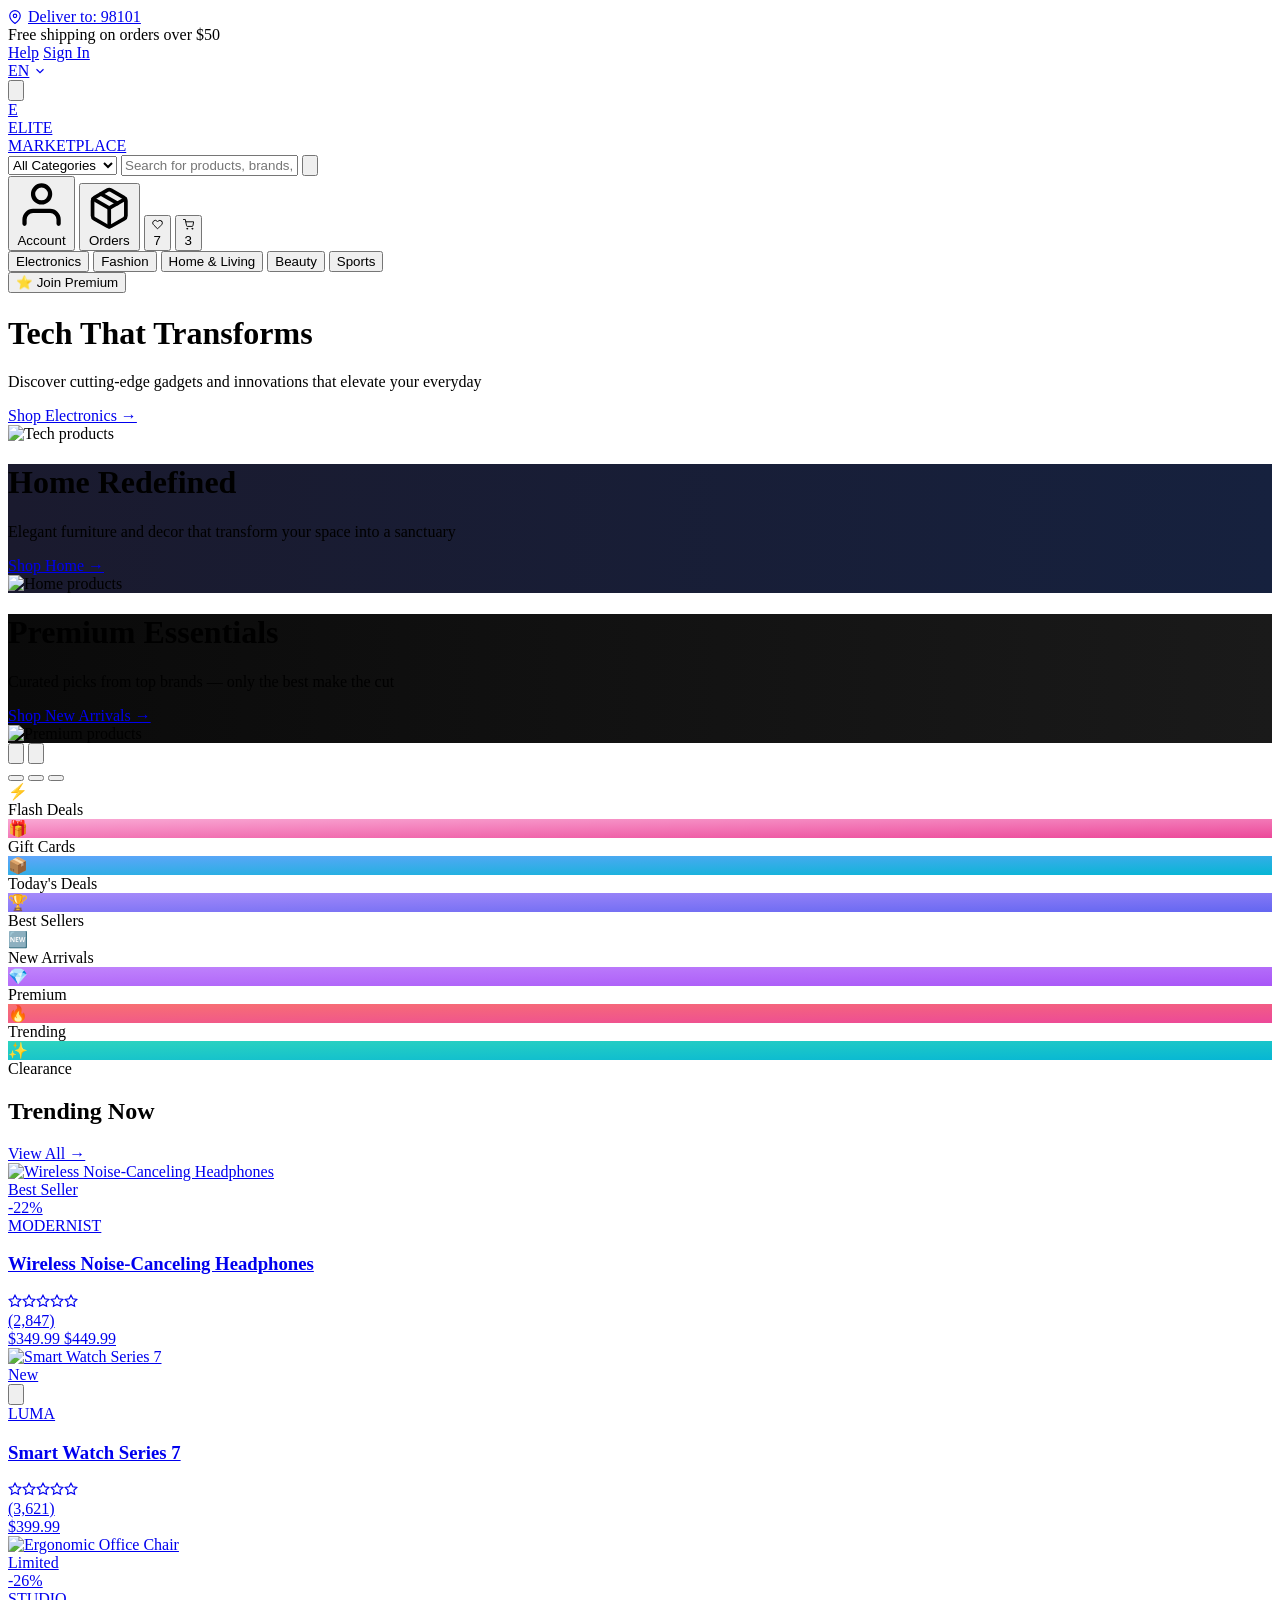
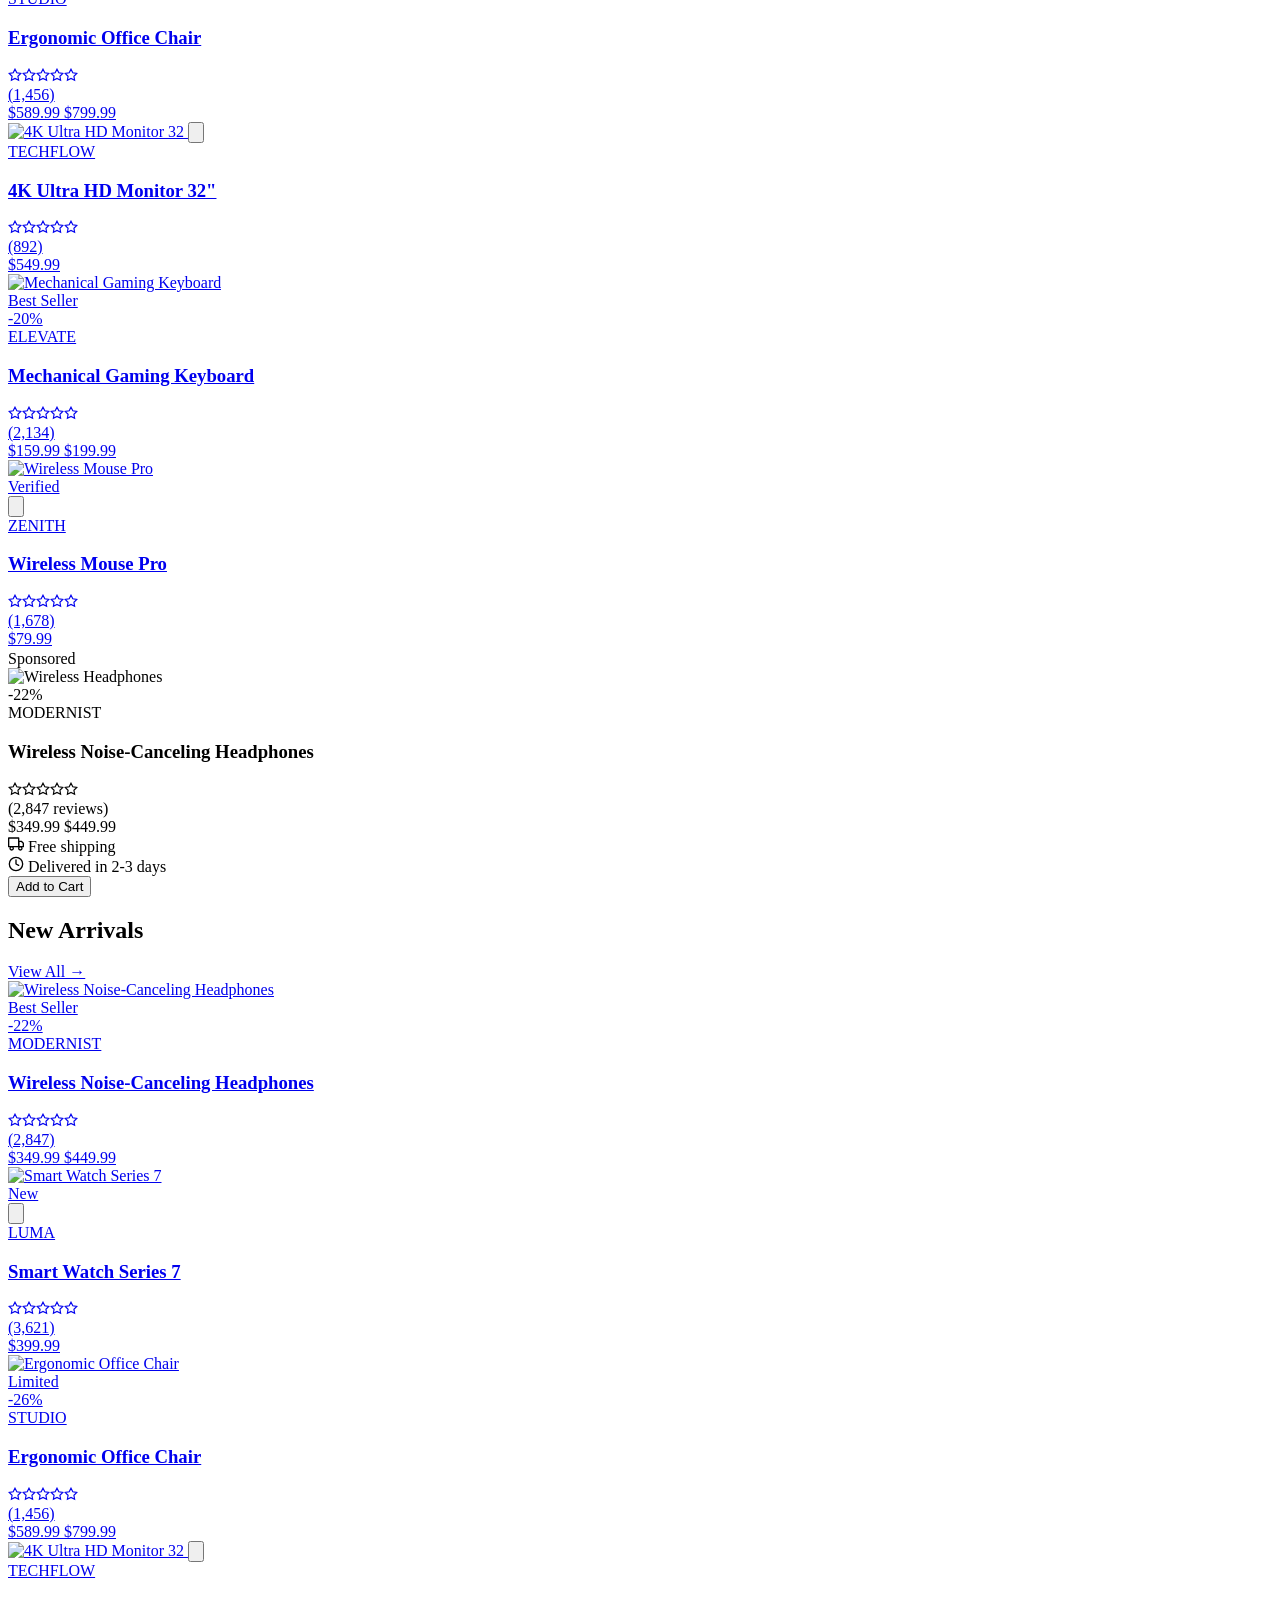
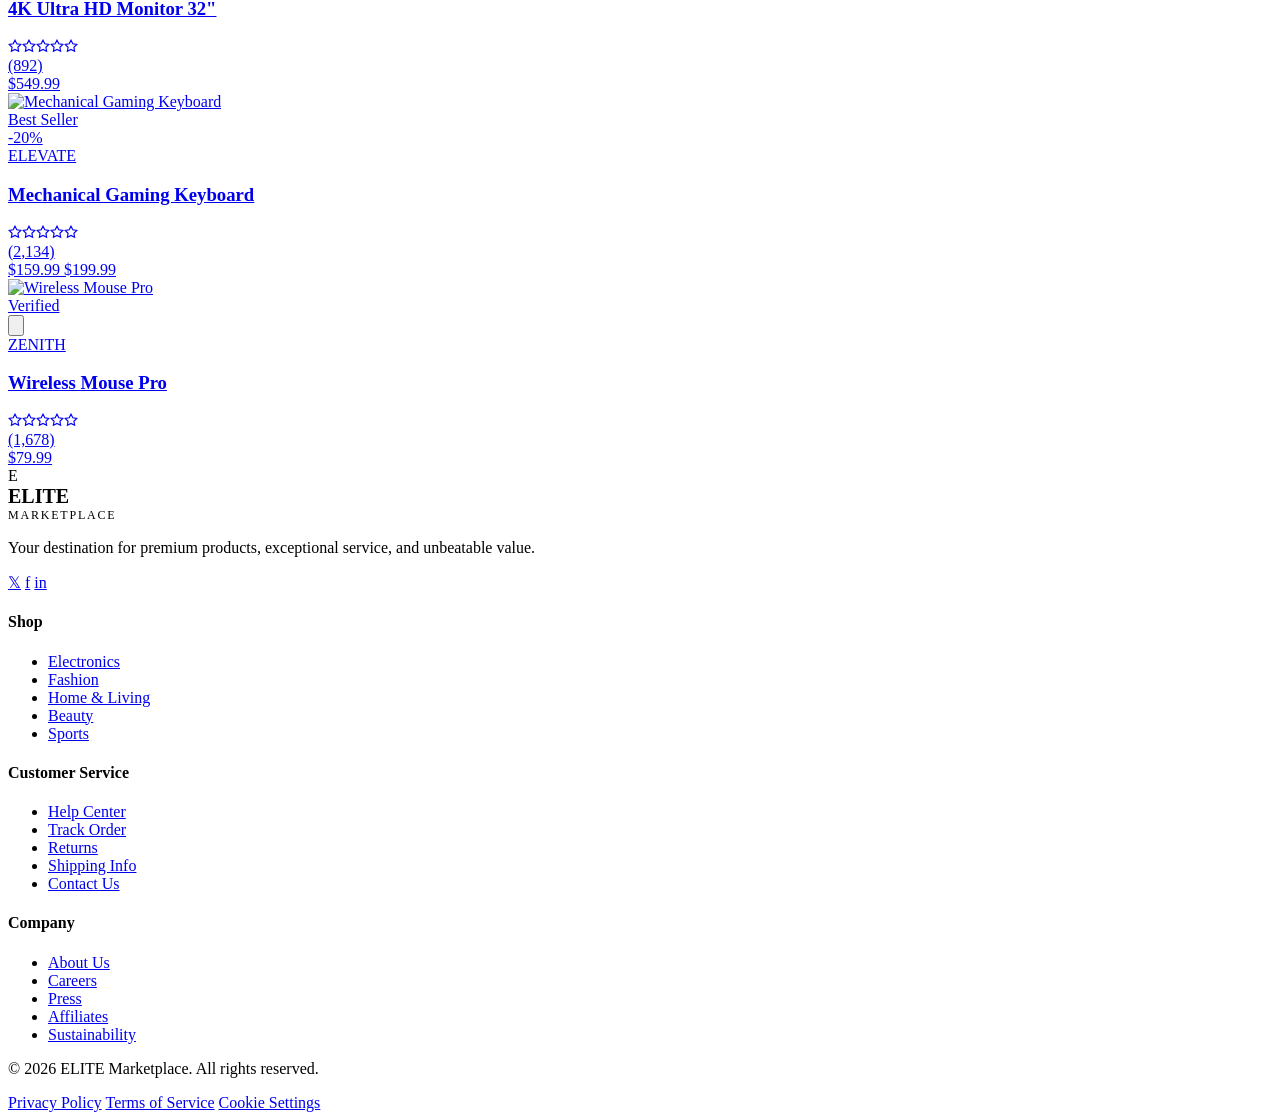
==== e-commerce/index.html @ 5792b22d "update second level" ====
<!DOCTYPE html>
<html lang="en">
<head>
  <meta charset="UTF-8">
  <meta name="viewport" content="width=device-width, initial-scale=1.0">
  <title>ELITE Marketplace — Premium E-commerce</title>
  <link rel="stylesheet" href="styles.css">
</head>
<body>

  <!-- ── Utility Top Bar ────────────────────────────────────── -->
  <div class="utility-bar">
    <div class="container">
      <div class="utility-left">
        <a href="#" style="display:flex;align-items:center;gap:.375rem;">
          <svg width="14" height="14" viewBox="0 0 24 24" fill="none" stroke="currentColor" stroke-width="2" stroke-linecap="round" stroke-linejoin="round"><path d="M21 10c0 7-9 13-9 13s-9-6-9-13a9 9 0 0 1 18 0z"/><circle cx="12" cy="10" r="3"/></svg>
          <span>Deliver to: 98101</span>
        </a>
        <span style="color:var(--slate-300);">Free shipping on orders over $50</span>
      </div>
      <div class="utility-right">
        <a href="#">Help</a>
        <a href="#">Sign In</a>
        <a href="#" style="display:flex;align-items:center;gap:.25rem;">EN
          <svg width="14" height="14" viewBox="0 0 24 24" fill="none" stroke="currentColor" stroke-width="2"><path d="M6 9l6 6 6-6"/></svg>
        </a>
      </div>
    </div>
  </div>

  <!-- ── Main Header ────────────────────────────────────────── -->
  <header class="main-header">
    <div class="container">
      <div class="header-content">
        <button class="mobile-menu-btn" onclick="alert('Mobile menu would open')">
          <svg viewBox="0 0 24 24" fill="none" stroke="currentColor" stroke-width="2" stroke-linecap="round" stroke-linejoin="round"><line x1="3" y1="12" x2="21" y2="12"/><line x1="3" y1="6" x2="21" y2="6"/><line x1="3" y1="18" x2="21" y2="18"/></svg>
        </button>
        <a href="index.html" class="logo">
          <div class="logo-icon">E</div>
          <div class="logo-text">
            <div class="logo-title">ELITE</div>
            <div class="logo-subtitle">MARKETPLACE</div>
          </div>
        </a>
        <div class="search-container">
          <div class="search-bar">
            <select class="search-category">
              <option>All Categories</option>
              <option>Electronics</option>
              <option>Fashion</option>
              <option>Home &amp; Living</option>
              <option>Beauty</option>
              <option>Sports</option>
            </select>
            <input type="text" class="search-input" placeholder="Search for products, brands, and more...">
            <button class="search-button">
              <svg viewBox="0 0 24 24" fill="none" stroke="currentColor" stroke-width="2" stroke-linecap="round" stroke-linejoin="round"><circle cx="11" cy="11" r="8"/><path d="m21 21-4.35-4.35"/></svg>
            </button>
          </div>
        </div>
        <div class="header-actions">
          <button class="header-btn">
            <svg viewBox="0 0 24 24" fill="none" stroke="currentColor" stroke-width="2" stroke-linecap="round" stroke-linejoin="round"><path d="M20 21v-2a4 4 0 0 0-4-4H8a4 4 0 0 0-4 4v2"/><circle cx="12" cy="7" r="4"/></svg>
            <span class="header-btn-label">Account</span>
          </button>
          <button class="header-btn">
            <svg viewBox="0 0 24 24" fill="none" stroke="currentColor" stroke-width="2" stroke-linecap="round" stroke-linejoin="round"><path d="m7.5 4.27 9 5.15"/><path d="M21 8a2 2 0 0 0-1-1.73l-7-4a2 2 0 0 0-2 0l-7 4A2 2 0 0 0 3 8v8a2 2 0 0 0 1 1.73l7 4a2 2 0 0 0 2 0l7-4A2 2 0 0 0 21 16Z"/><path d="m3.3 7 8.7 5 8.7-5"/><path d="M12 22V12"/></svg>
            <span class="header-btn-label">Orders</span>
          </button>
          <button class="header-btn">
            <svg viewBox="0 0 24 24" fill="none" stroke="currentColor" stroke-width="2" stroke-linecap="round" stroke-linejoin="round"><path d="M20.84 4.61a5.5 5.5 0 0 0-7.78 0L12 5.67l-1.06-1.06a5.5 5.5 0 0 0-7.78 7.78l1.06 1.06L12 21.23l7.78-7.78 1.06-1.06a5.5 5.5 0 0 0 0-7.78z"/></svg>
            <span class="badge badge-red">7</span>
          </button>
          <button class="header-btn">
            <svg viewBox="0 0 24 24" fill="none" stroke="currentColor" stroke-width="2" stroke-linecap="round" stroke-linejoin="round"><circle cx="9" cy="21" r="1"/><circle cx="20" cy="21" r="1"/><path d="M1 1h4l2.68 13.39a2 2 0 0 0 2 1.61h9.72a2 2 0 0 0 2-1.61L23 6H6"/></svg>
            <span class="badge">3</span>
          </button>
        </div>
      </div>
    </div>
  </header>

  <!-- ── Category Navigation ────────────────────────────────── -->
  <nav class="category-nav">
    <div class="container">
      <div class="category-menu">
        <button class="category-item">Electronics</button>
        <button class="category-item">Fashion</button>
        <button class="category-item">Home &amp; Living</button>
        <button class="category-item">Beauty</button>
        <button class="category-item">Sports</button>
      </div>
      <button class="premium-btn">⭐ Join Premium</button>
    </div>
  </nav>

  <!-- ── Search / category filter banner (shown when ?search= or ?cat=) ── -->
  <div class="search-results-banner" id="filter-banner" style="display:none;">
    <div class="container">
      <h2 id="filter-title"></h2>
      <button class="clear-filter" onclick="window.location.href='index.html'">✕ Clear</button>
    </div>
  </div>

  <!-- ── Hero Carousel ──────────────────────────────────────── -->
  <div class="hero-carousel" id="hero-section">
    <div class="hero-slide active">
      <div style="background:linear-gradient(to right,var(--slate-900),var(--slate-700));">
        <div class="container">
          <div class="hero-split">
            <div class="hero-content">
              <h1 class="hero-title">Tech That Transforms</h1>
              <p class="hero-subtitle">Discover cutting-edge gadgets and innovations that elevate your everyday</p>
              <a href="index.html?cat=Electronics" class="hero-cta">Shop Electronics →</a>
            </div>
            <div class="hero-image">
              <img src="https://images.unsplash.com/photo-1468495244123-6c6c332eeece?w=1200&h=800&fit=crop" alt="Tech products">
            </div>
          </div>
        </div>
      </div>
    </div>
    <div class="hero-slide">
      <div style="background:linear-gradient(to right,#1a1a2e,#16213e);">
        <div class="container">
          <div class="hero-split">
            <div class="hero-content">
              <h1 class="hero-title">Home Redefined</h1>
              <p class="hero-subtitle">Elegant furniture and decor that transform your space into a sanctuary</p>
              <a href="index.html?cat=Home%20%26%20Living" class="hero-cta">Shop Home →</a>
            </div>
            <div class="hero-image">
              <img src="https://images.unsplash.com/photo-1505843513577-22bb7d21e455?w=1200&h=800&fit=crop" alt="Home products">
            </div>
          </div>
        </div>
      </div>
    </div>
    <div class="hero-slide">
      <div style="background:linear-gradient(to right,#0a0a0a,#1a1a1a);">
        <div class="container">
          <div class="hero-split">
            <div class="hero-content">
              <h1 class="hero-title">Premium Essentials</h1>
              <p class="hero-subtitle">Curated picks from top brands — only the best make the cut</p>
              <a href="#new-arrivals" class="hero-cta">Shop New Arrivals →</a>
            </div>
            <div class="hero-image">
              <img src="https://images.unsplash.com/photo-1523275335684-37898b6baf30?w=1200&h=800&fit=crop" alt="Premium products">
            </div>
          </div>
        </div>
      </div>
    </div>
    <button class="carousel-control prev" onclick="changeSlide(-1)">
      <svg viewBox="0 0 24 24" fill="none" stroke="currentColor" stroke-width="2" stroke-linecap="round" stroke-linejoin="round"><path d="m15 18-6-6 6-6"/></svg>
    </button>
    <button class="carousel-control next" onclick="changeSlide(1)">
      <svg viewBox="0 0 24 24" fill="none" stroke="currentColor" stroke-width="2" stroke-linecap="round" stroke-linejoin="round"><path d="m9 18 6-6-6-6"/></svg>
    </button>
    <div class="carousel-dots">
      <button class="carousel-dot active" onclick="goToSlide(0)"></button>
      <button class="carousel-dot" onclick="goToSlide(1)"></button>
      <button class="carousel-dot" onclick="goToSlide(2)"></button>
    </div>
  </div>

  <!-- ── Promo Tiles ────────────────────────────────────────── -->
  <div class="promo-tiles" id="promo-section">
    <div class="container">
      <div class="promo-scroll">
        <div class="promo-tile"><div class="promo-icon" style="background:linear-gradient(to bottom right,var(--amber-400),var(--orange-500));">⚡</div><div class="promo-label">Flash Deals</div></div>
        <div class="promo-tile"><div class="promo-icon" style="background:linear-gradient(to bottom right,#f9a8d4,#ec4899);">🎁</div><div class="promo-label">Gift Cards</div></div>
        <div class="promo-tile"><div class="promo-icon" style="background:linear-gradient(to bottom right,#60a5fa,#06b6d4);">📦</div><div class="promo-label">Today's Deals</div></div>
        <div class="promo-tile"><div class="promo-icon" style="background:linear-gradient(to bottom right,#a78bfa,#6366f1);">🏆</div><div class="promo-label">Best Sellers</div></div>
        <div class="promo-tile"><div class="promo-icon" style="background:linear-gradient(to bottom right,var(--green-400),var(--emerald-500));">🆕</div><div class="promo-label">New Arrivals</div></div>
        <div class="promo-tile"><div class="promo-icon" style="background:linear-gradient(to bottom right,#c084fc,#a855f7);">💎</div><div class="promo-label">Premium</div></div>
        <div class="promo-tile"><div class="promo-icon" style="background:linear-gradient(to bottom right,#f87171,#ec4899);">🔥</div><div class="promo-label">Trending</div></div>
        <div class="promo-tile"><div class="promo-icon" style="background:linear-gradient(to bottom right,#2dd4bf,#06b6d4);">✨</div><div class="promo-label">Clearance</div></div>
      </div>
    </div>
  </div>

  <!-- ── Trending Now (carousel) ────────────────────────────── -->
  <div class="product-carousel" id="trending-section">
    <div class="container">
      <div class="section-header">
        <h2 class="section-title">Trending Now</h2>
        <a href="#" class="view-all">View All →</a>
      </div>
      <div class="product-scroll" id="trending-scroll"></div>
    </div>
  </div>

  <!-- ── Sponsored Highlight ────────────────────────────────── -->
  <div class="sponsored-highlight" id="sponsored-section">
    <div class="container">
      <a href="product.html?id=1" style="text-decoration:none;color:inherit;">
        <div class="sponsored-card">
          <div class="sponsored-label">
            <span class="sponsored-text">Sponsored</span>
            <svg width="16" height="16" viewBox="0 0 24 24" fill="none" stroke="var(--slate-400)" stroke-width="2" stroke-linecap="round" stroke-linejoin="round"><path d="M12 22s8-4 8-10V5l-8-3-8 3v7c0 6 8 10 8 10z"/></svg>
          </div>
          <div class="sponsored-content">
            <div class="sponsored-image">
              <img src="https://images.unsplash.com/photo-1505740420928-5e560c06d30e?w=600&h=600&fit=crop" alt="Wireless Headphones">
              <div class="product-discount">-22%</div>
            </div>
            <div class="sponsored-details">
              <div>
                <div class="sponsored-brand">MODERNIST</div>
                <h3 class="sponsored-title">Wireless Noise-Canceling Headphones</h3>
                <div class="sponsored-rating">
                  <div class="stars" id="sponsored-stars"></div>
                  <span>(2,847 reviews)</span>
                </div>
              </div>
              <div>
                <div class="sponsored-price">
                  <span class="sponsored-current-price">$349.99</span>
                  <span class="sponsored-original-price">$449.99</span>
                </div>
                <div class="shipping-info">
                  <svg width="16" height="16" viewBox="0 0 24 24" fill="none" stroke="currentColor" stroke-width="2" stroke-linecap="round" stroke-linejoin="round"><rect x="1" y="3" width="15" height="13"/><polygon points="16 8 20 8 23 11 23 16 16 16 16 8"/><circle cx="5.5" cy="18.5" r="2.5"/><circle cx="18.5" cy="18.5" r="2.5"/></svg>
                  Free shipping
                </div>
                <div class="delivery-info">
                  <svg width="16" height="16" viewBox="0 0 24 24" fill="none" stroke="currentColor" stroke-width="2" stroke-linecap="round" stroke-linejoin="round"><circle cx="12" cy="12" r="10"/><polyline points="12 6 12 12 16 14"/></svg>
                  Delivered in 2-3 days
                </div>
              </div>
              <button class="add-to-cart-btn" onclick="event.preventDefault();alert('Added to cart!')">Add to Cart</button>
            </div>
          </div>
        </div>
      </a>
    </div>
  </div>

  <!-- ── New Arrivals (grid) ────────────────────────────────── -->
  <div class="product-grid" id="new-arrivals">
    <div class="container">
      <div class="section-header">
        <h2 class="section-title">New Arrivals</h2>
        <a href="#" class="view-all">View All →</a>
      </div>
      <div class="product-grid-container" id="new-arrivals-grid"></div>
    </div>
  </div>

  <!-- ── Footer ─────────────────────────────────────────────── -->
  <footer>
    <div class="container">
      <div class="footer-grid">
        <div>
          <div class="footer-brand">
            <div class="footer-logo">E</div>
            <div>
              <div style="font-weight:bold;font-size:1.25rem;">ELITE</div>
              <div style="font-size:.75rem;color:var(--slate-400);letter-spacing:.15em;">MARKETPLACE</div>
            </div>
          </div>
          <p class="footer-description">Your destination for premium products, exceptional service, and unbeatable value.</p>
          <div class="footer-social">
            <a href="#" class="social-link">𝕏</a>
            <a href="#" class="social-link">f</a>
            <a href="#" class="social-link">in</a>
          </div>
        </div>
        <div>
          <h4 class="footer-heading">Shop</h4>
          <ul class="footer-links">
            <li><a href="index.html?cat=Electronics">Electronics</a></li>
            <li><a href="index.html?cat=Fashion">Fashion</a></li>
            <li><a href="index.html?cat=Home%20%26%20Living">Home &amp; Living</a></li>
            <li><a href="index.html?cat=Beauty">Beauty</a></li>
            <li><a href="index.html?cat=Sports">Sports</a></li>
          </ul>
        </div>
        <div>
          <h4 class="footer-heading">Customer Service</h4>
          <ul class="footer-links">
            <li><a href="#">Help Center</a></li>
            <li><a href="#">Track Order</a></li>
            <li><a href="#">Returns</a></li>
            <li><a href="#">Shipping Info</a></li>
            <li><a href="#">Contact Us</a></li>
          </ul>
        </div>
        <div>
          <h4 class="footer-heading">Company</h4>
          <ul class="footer-links">
            <li><a href="#">About Us</a></li>
            <li><a href="#">Careers</a></li>
            <li><a href="#">Press</a></li>
            <li><a href="#">Affiliates</a></li>
            <li><a href="#">Sustainability</a></li>
          </ul>
        </div>
      </div>
      <div class="footer-bottom">
        <p class="footer-copyright">© 2026 ELITE Marketplace. All rights reserved.</p>
        <div class="footer-legal">
          <a href="#">Privacy Policy</a>
          <a href="#">Terms of Service</a>
          <a href="#">Cookie Settings</a>
        </div>
      </div>
    </div>
  </footer>

  <!-- ── Scripts ────────────────────────────────────────────── -->
  <script src="data.js"></script>
  <script src="app.js"></script>
  <script>
    /* ── Homepage initialisation ─────────────────────────── */
    (function () {
      const params = getQueryParams();

      // Determine if we're in a filtered state
      let filtered = null;
      let filterLabel = '';

      if (params.cat) {
        filterLabel = `Category: ${params.cat}`;
        filtered = products.filter(p => p.category === params.cat);
      } else if (params.search) {
        const q = params.search.toLowerCase();
        filterLabel = `Search results for "${params.search}"`;
        filtered = products.filter(p =>
          p.name.toLowerCase().includes(q) ||
          p.brand.toLowerCase().includes(q) ||
          (p.category && p.category.toLowerCase().includes(q))
        );
      }

      if (filtered !== null) {
        // Show filter banner, hide hero + promos, show filtered grid only
        document.getElementById('filter-banner').style.display = '';
        document.getElementById('filter-title').textContent = filterLabel;
        document.getElementById('hero-section').style.display = 'none';
        document.getElementById('promo-section').style.display = 'none';
        document.getElementById('trending-section').style.display = 'none';
        document.getElementById('sponsored-section').style.display = 'none';

        // Highlight active category button
        if (params.cat) {
          document.querySelectorAll('.category-item').forEach(b => {
            if (b.textContent.trim() === params.cat) b.classList.add('active');
          });
        }

        // Populate search input with query
        if (params.search) {
          const inp = document.querySelector('.search-input');
          if (inp) inp.value = params.search;
        }

        // Render grid
        const grid = document.getElementById('new-arrivals-grid');
        document.querySelector('#new-arrivals .section-title').textContent =
          filtered.length ? filterLabel : 'No products found';
        document.querySelector('#new-arrivals .view-all').style.display = 'none';
        grid.innerHTML = filtered.length
          ? filtered.map(p => createProductCard(p, true)).join('')
          : '<p style="grid-column:1/-1;text-align:center;padding:3rem 0;color:var(--slate-500);">Try a different search or category.</p>';
      } else {
        // Normal homepage — render all sections
        document.getElementById('trending-scroll').innerHTML = products.map(p => createProductCard(p)).join('');
        document.getElementById('new-arrivals-grid').innerHTML = products.map(p => createProductCard(p, true)).join('');
      }

      // Sponsored stars
      const ss = document.getElementById('sponsored-stars');
      if (ss) ss.innerHTML = renderStars(4.8);

      initShared();

      // Auto-advance carousel every 6 s
      setInterval(() => changeSlide(1), 6000);
    })();

    /** Jump to specific slide (for dot buttons) */
    function goToSlide(idx) {
      const slides = document.querySelectorAll('.hero-slide');
      const dots   = document.querySelectorAll('.carousel-dot');
      slides[currentSlide]?.classList.remove('active');
      dots[currentSlide]?.classList.remove('active');
      currentSlide = idx;
      slides[currentSlide]?.classList.add('active');
      dots[currentSlide]?.classList.add('active');
    }
  </script>
</body>
</html>
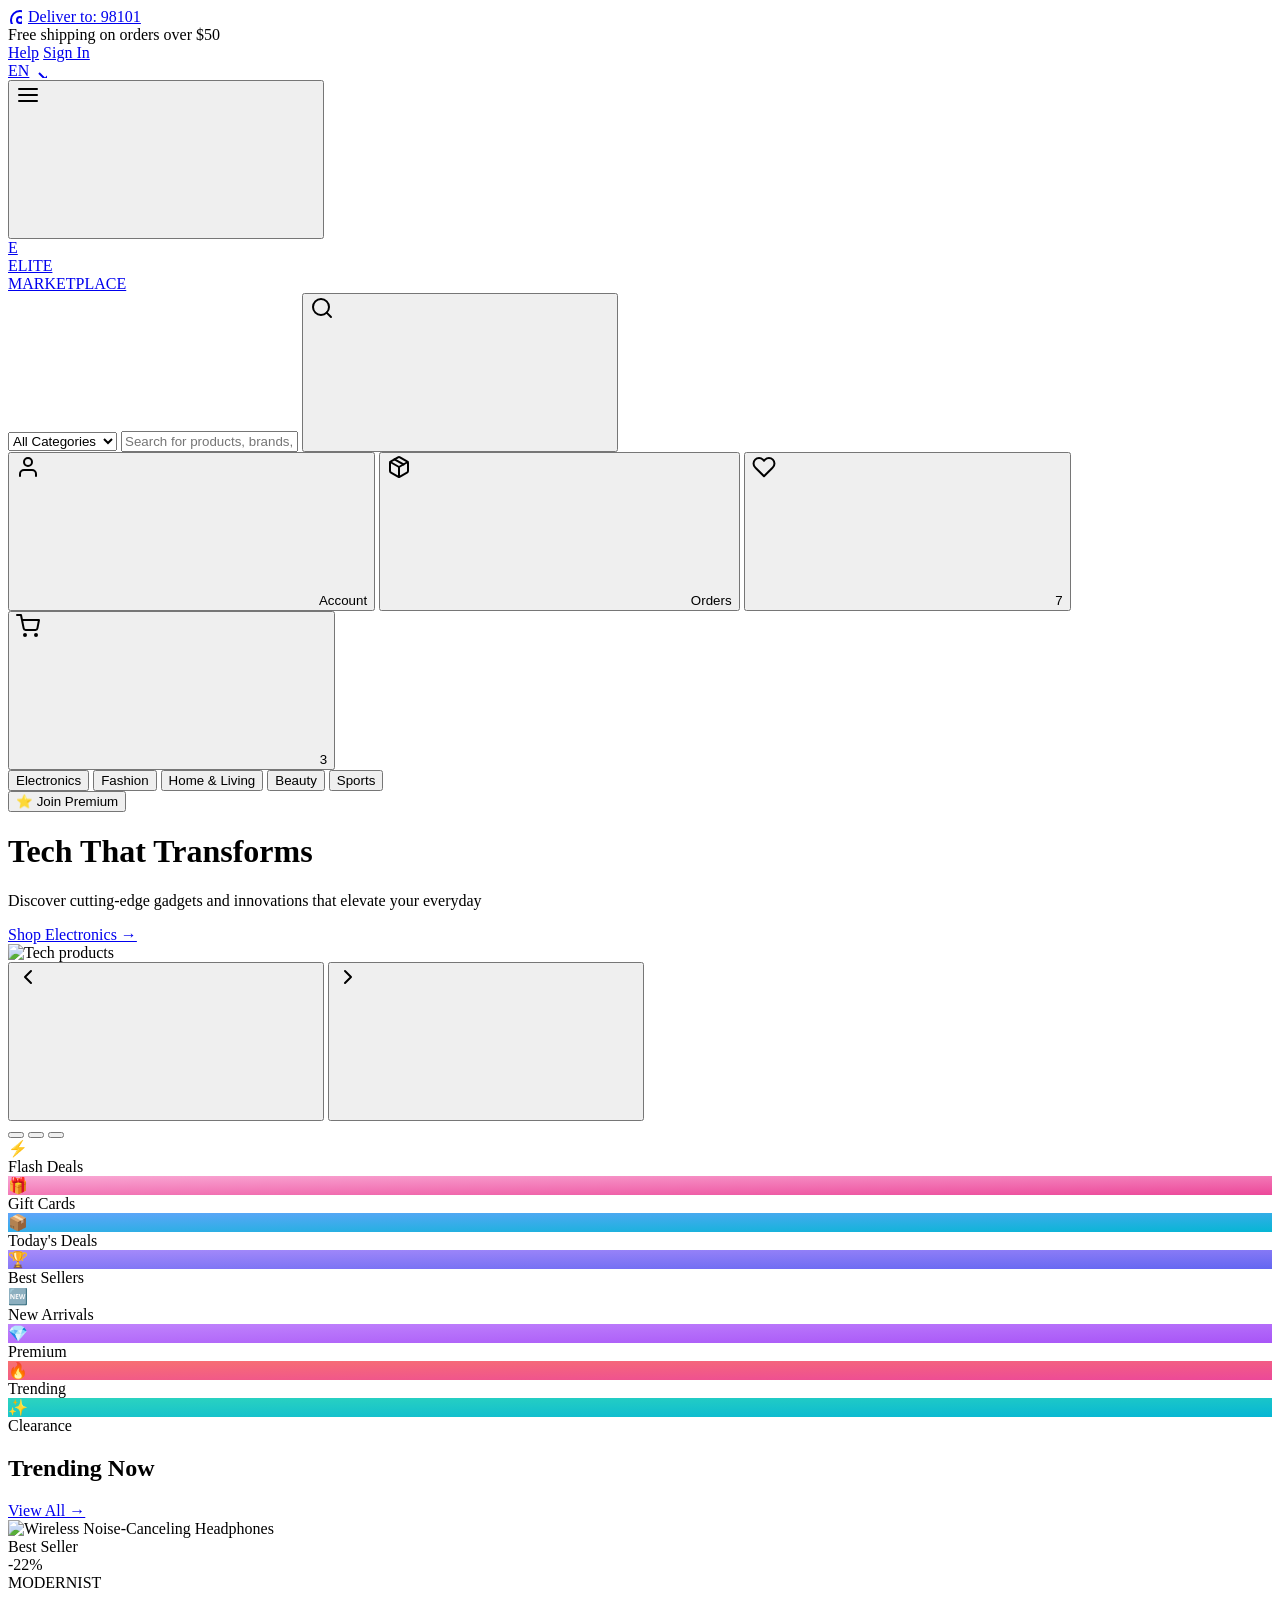
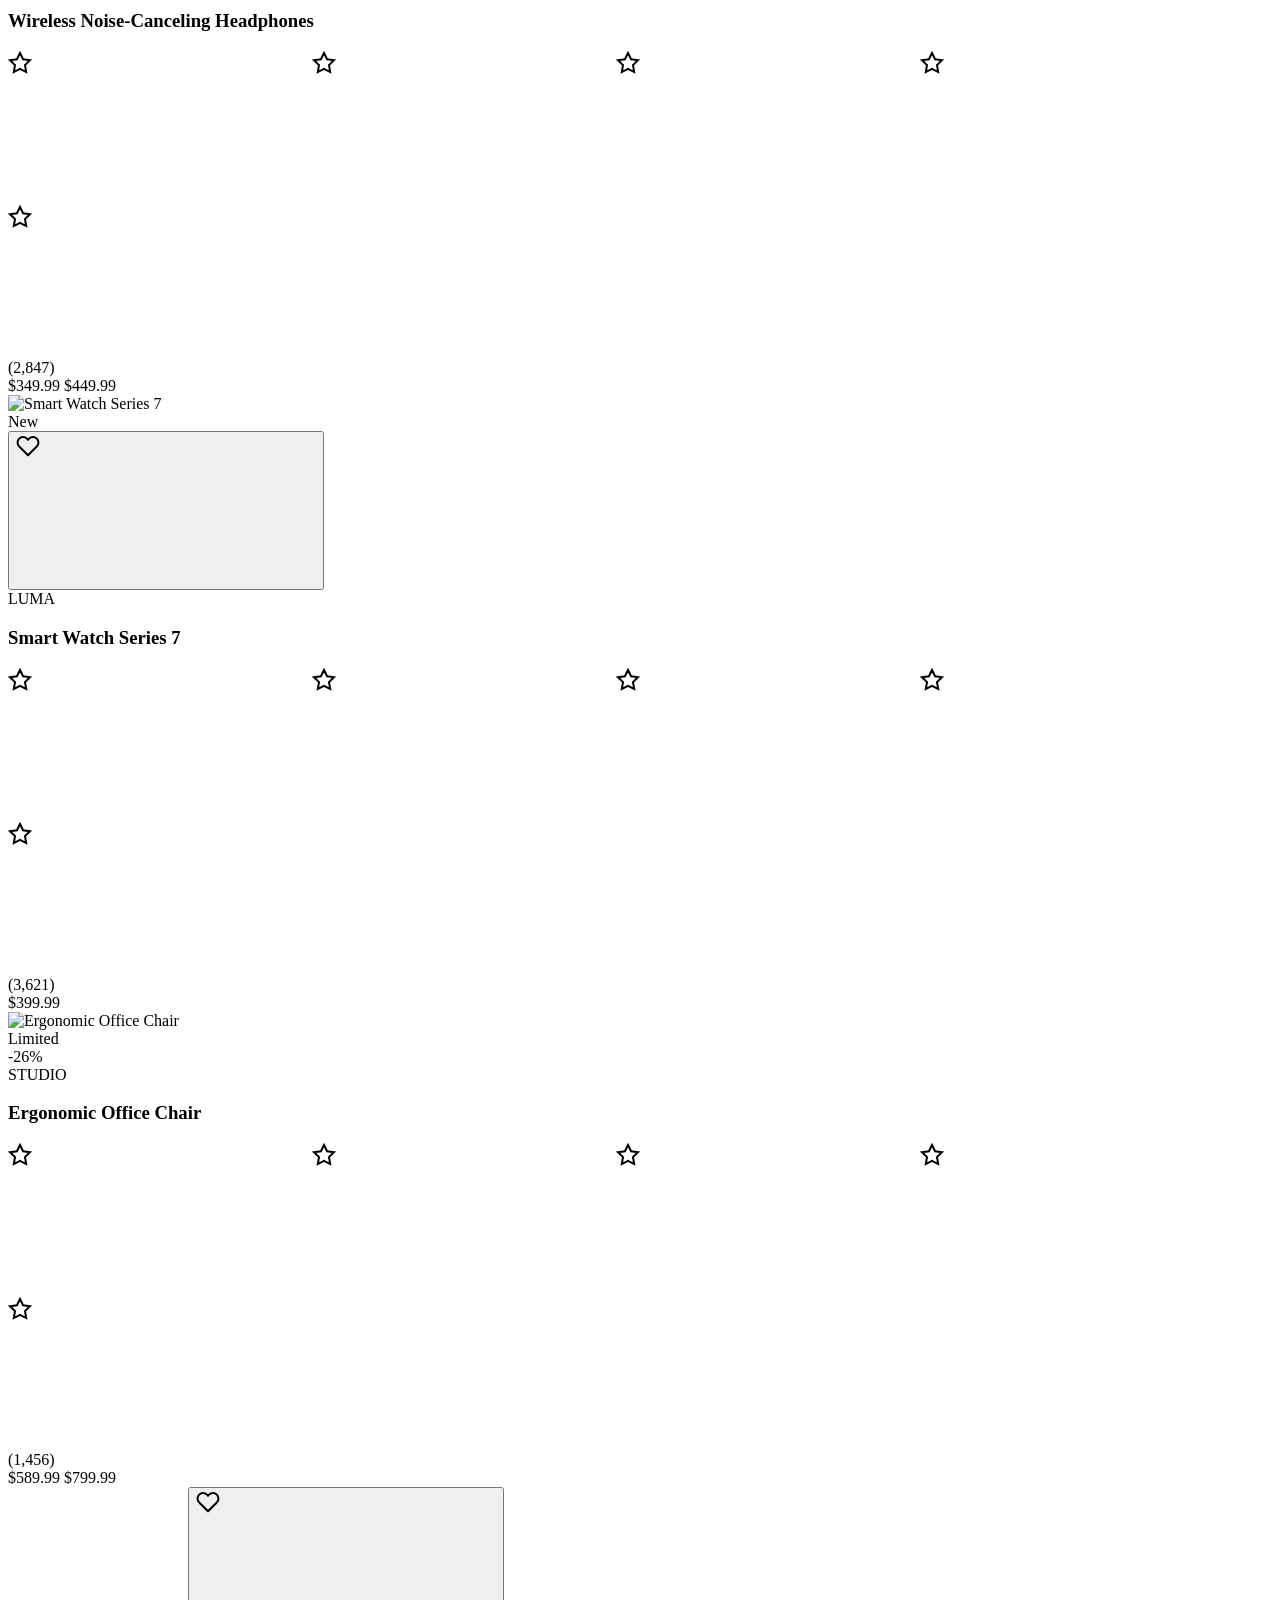
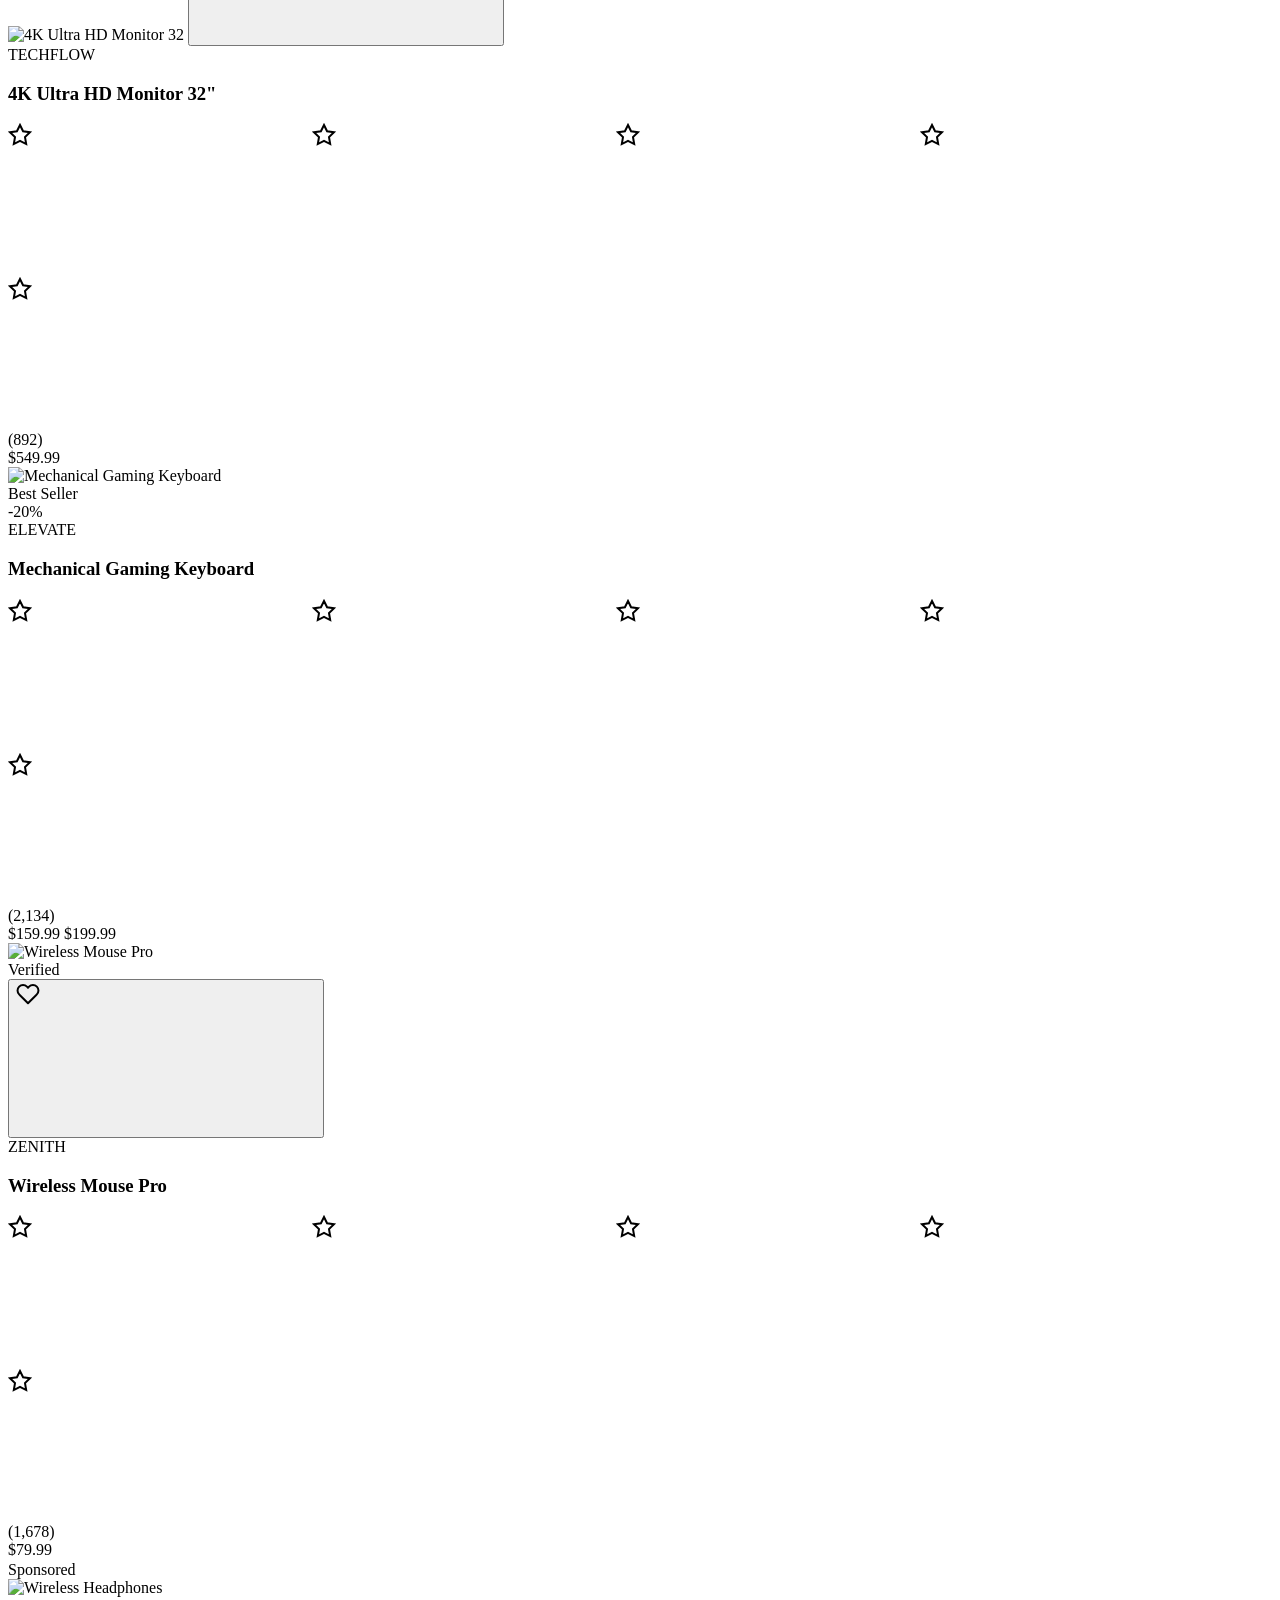
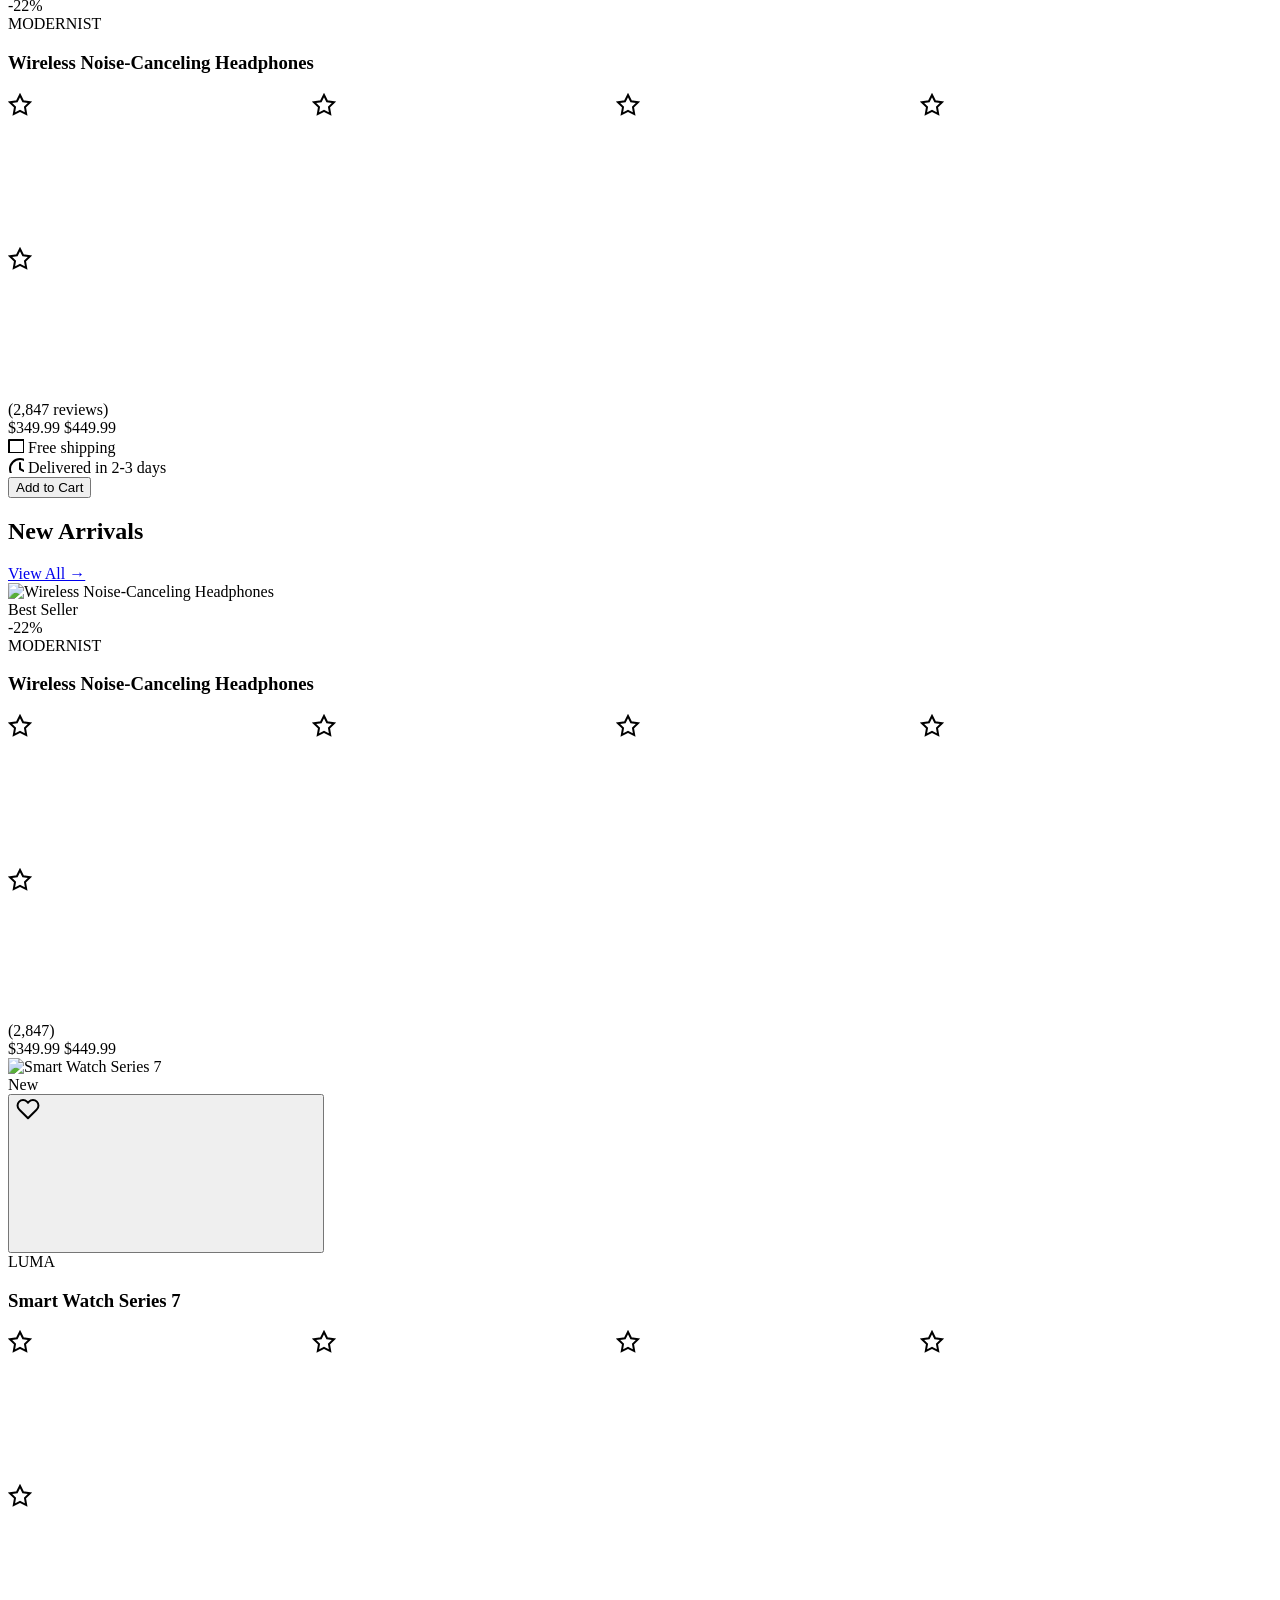
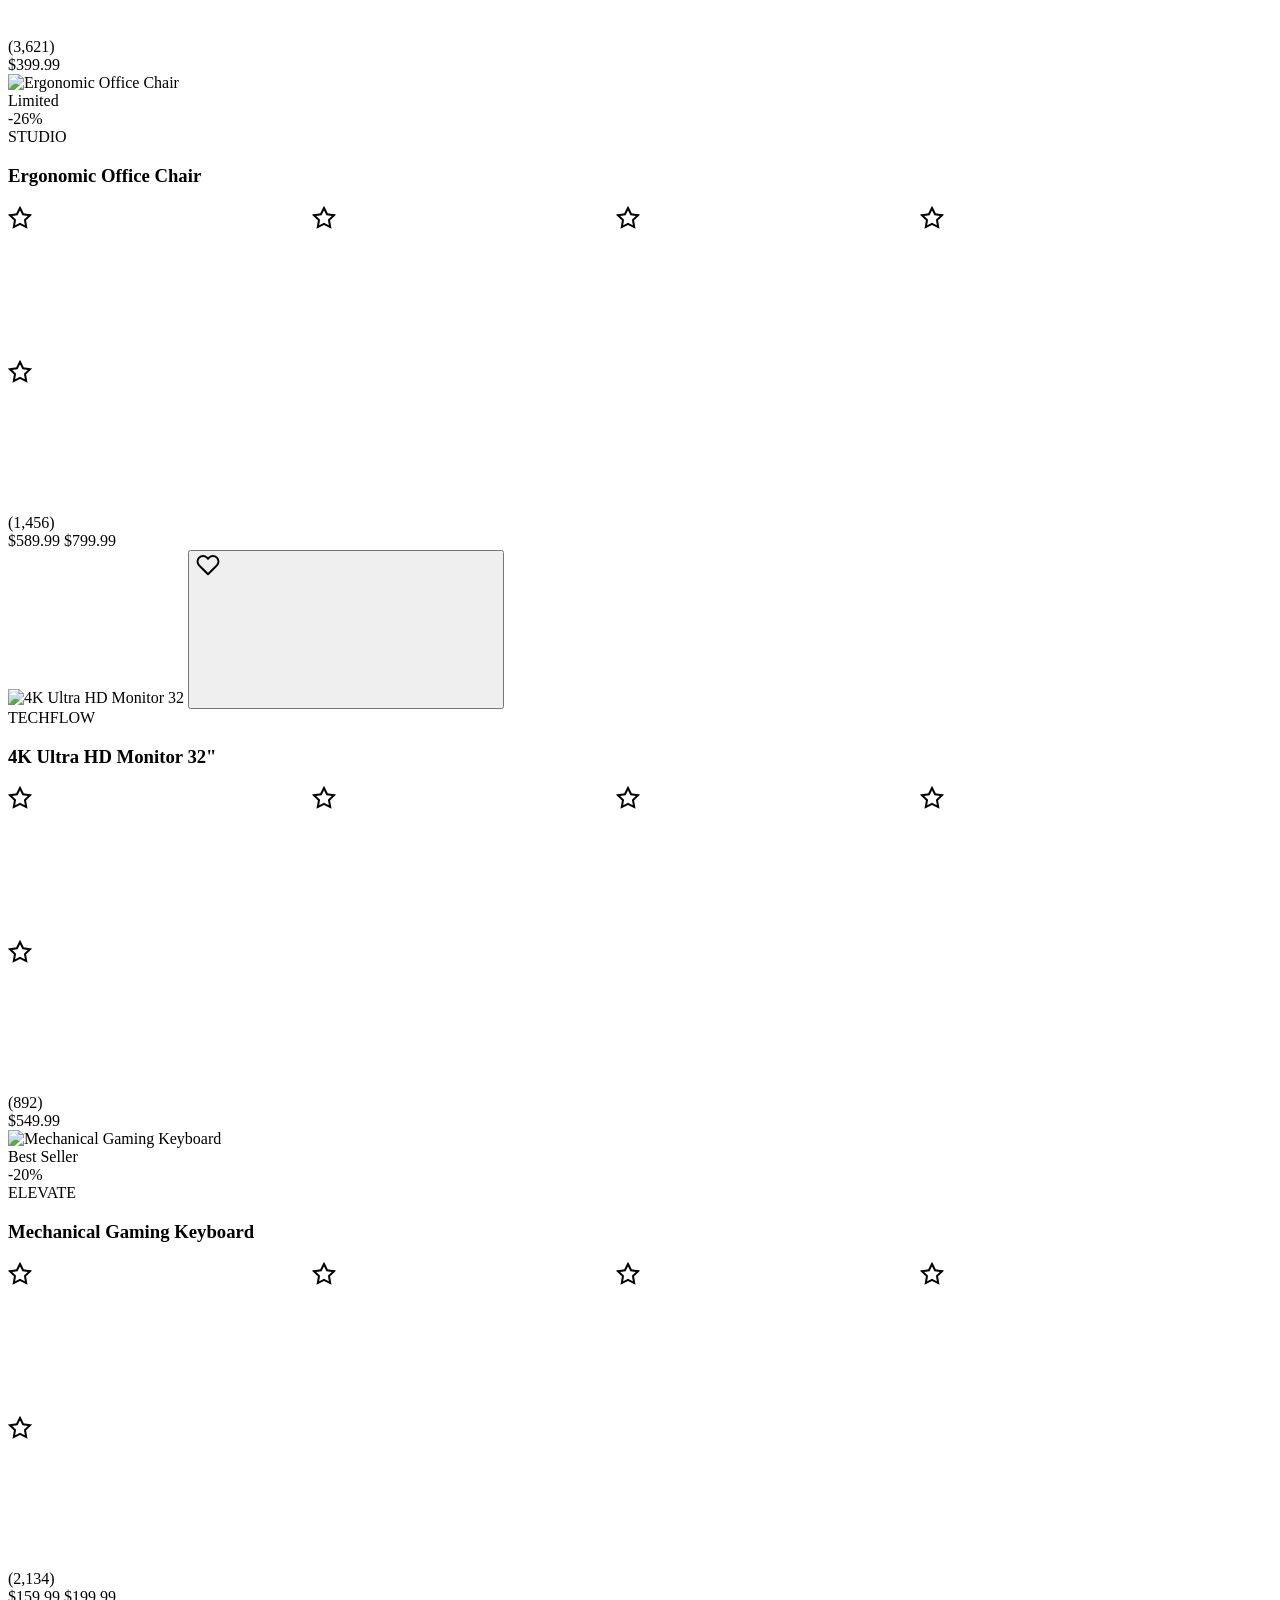
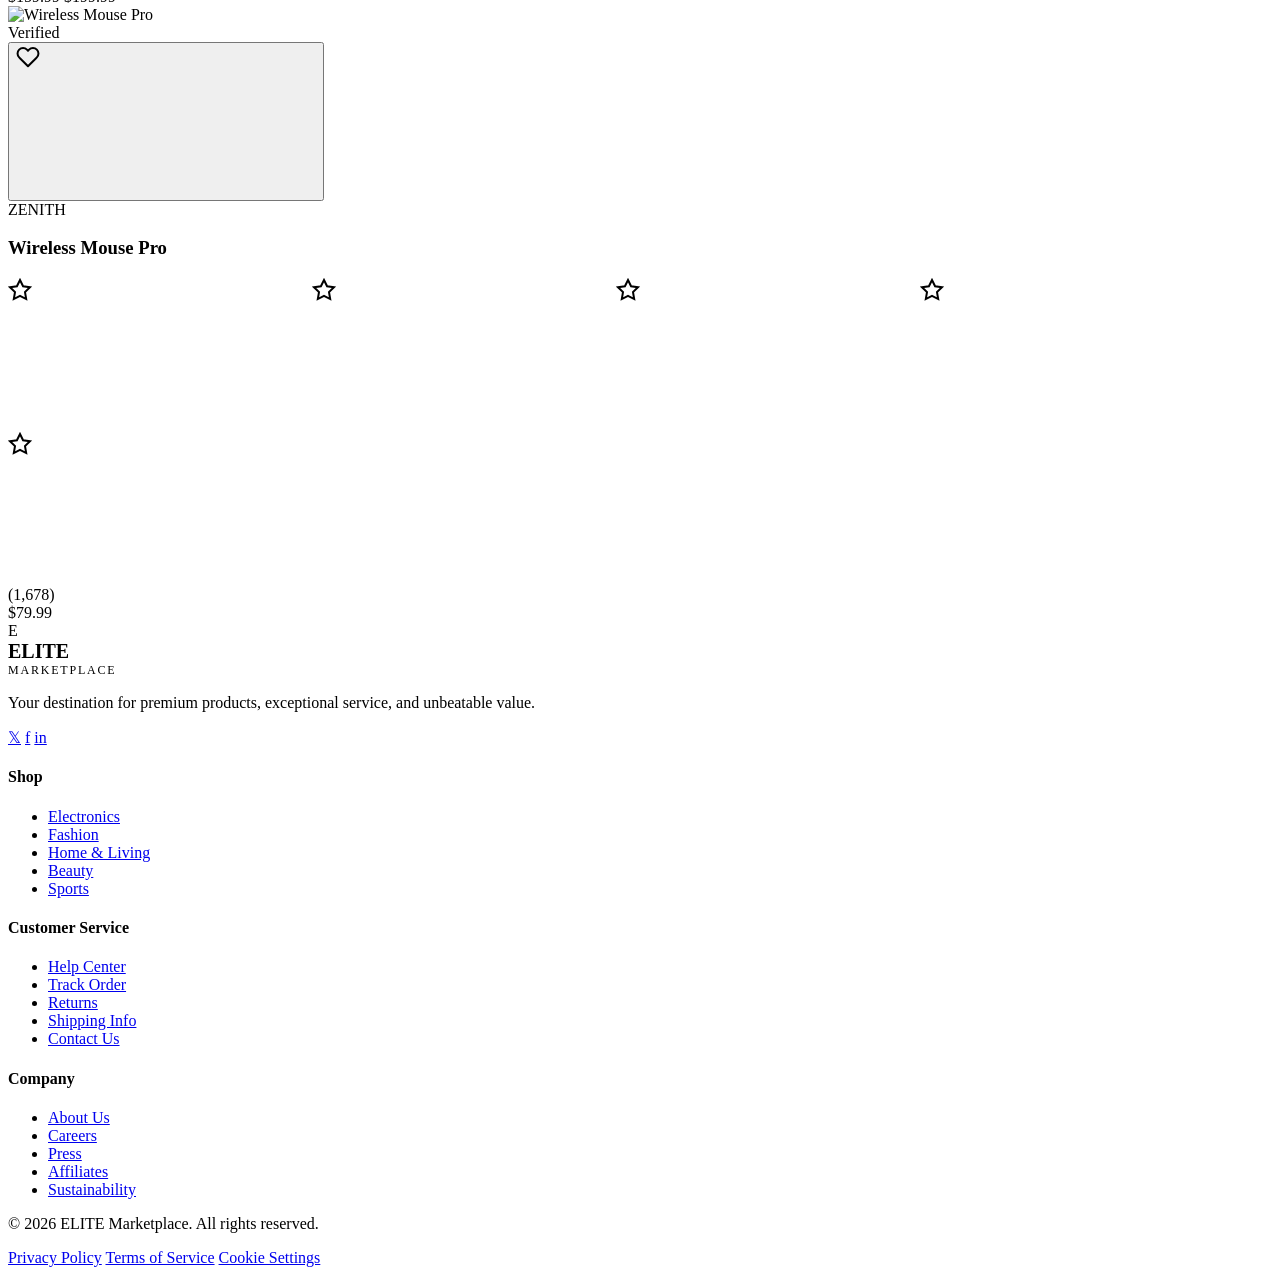
==== commit 9abb26e4: "updates ecommerce" ====
--- a/e-commerce/index.html
+++ b/e-commerce/index.html
@@ -1,40 +1,42 @@
 <!DOCTYPE html>
 <html lang="en">
 <head>
-  <meta charset="UTF-8">
-  <meta name="viewport" content="width=device-width, initial-scale=1.0">
-  <title>ELITE Marketplace — Premium E-commerce</title>
-  <link rel="stylesheet" href="styles.css">
+  <meta charset="UTF-8" />
+  <meta name="viewport" content="width=device-width, initial-scale=1.0" />
+  <title>ELITE Marketplace - Premium E-commerce</title>
+  <link rel="stylesheet" href="styles.css" />
 </head>
 <body>
-
-  <!-- ── Utility Top Bar ────────────────────────────────────── -->
+  <!-- Utility Top Bar -->
   <div class="utility-bar">
     <div class="container">
       <div class="utility-left">
-        <a href="#" style="display:flex;align-items:center;gap:.375rem;">
-          <svg width="14" height="14" viewBox="0 0 24 24" fill="none" stroke="currentColor" stroke-width="2" stroke-linecap="round" stroke-linejoin="round"><path d="M21 10c0 7-9 13-9 13s-9-6-9-13a9 9 0 0 1 18 0z"/><circle cx="12" cy="10" r="3"/></svg>
+        <a href="#" style="display: flex; align-items: center; gap: 0.375rem;">
+          <svg width="14" height="14" fill="none" stroke="currentColor" stroke-width="2" stroke-linecap="round" stroke-linejoin="round"><path d="M21 10c0 7-9 13-9 13s-9-6-9-13a9 9 0 0 1 18 0z"></path><circle cx="12" cy="10" r="3"></circle></svg>
           <span>Deliver to: 98101</span>
         </a>
-        <span style="color:var(--slate-300);">Free shipping on orders over $50</span>
+        <span style="color: var(--slate-300);">Free shipping on orders over $50</span>
       </div>
       <div class="utility-right">
         <a href="#">Help</a>
         <a href="#">Sign In</a>
-        <a href="#" style="display:flex;align-items:center;gap:.25rem;">EN
-          <svg width="14" height="14" viewBox="0 0 24 24" fill="none" stroke="currentColor" stroke-width="2"><path d="M6 9l6 6 6-6"/></svg>
+        <a href="#" style="display: flex; align-items: center; gap: 0.25rem;">
+          EN
+          <svg width="14" height="14" fill="none" stroke="currentColor" stroke-width="2"><path d="M6 9l6 6 6-6"/></svg>
         </a>
       </div>
     </div>
   </div>
 
-  <!-- ── Main Header ────────────────────────────────────────── -->
+  <!-- Main Header -->
   <header class="main-header">
     <div class="container">
       <div class="header-content">
         <button class="mobile-menu-btn" onclick="alert('Mobile menu would open')">
-          <svg viewBox="0 0 24 24" fill="none" stroke="currentColor" stroke-width="2" stroke-linecap="round" stroke-linejoin="round"><line x1="3" y1="12" x2="21" y2="12"/><line x1="3" y1="6" x2="21" y2="6"/><line x1="3" y1="18" x2="21" y2="18"/></svg>
+          <svg fill="none" stroke="currentColor" stroke-width="2" stroke-linecap="round" stroke-linejoin="round"><line x1="3" y1="12" x2="21" y2="12"></line><line x1="3" y1="6" x2="21" y2="6"></line><line x1="3" y1="18" x2="21" y2="18"></line></svg>
         </button>
+
+        <!-- Logo now links to home -->
         <a href="index.html" class="logo">
           <div class="logo-icon">E</div>
           <div class="logo-text">
@@ -42,37 +44,42 @@
             <div class="logo-subtitle">MARKETPLACE</div>
           </div>
         </a>
+
         <div class="search-container">
           <div class="search-bar">
             <select class="search-category">
               <option>All Categories</option>
               <option>Electronics</option>
               <option>Fashion</option>
-              <option>Home &amp; Living</option>
+              <option>Home & Living</option>
               <option>Beauty</option>
               <option>Sports</option>
             </select>
-            <input type="text" class="search-input" placeholder="Search for products, brands, and more...">
-            <button class="search-button">
-              <svg viewBox="0 0 24 24" fill="none" stroke="currentColor" stroke-width="2" stroke-linecap="round" stroke-linejoin="round"><circle cx="11" cy="11" r="8"/><path d="m21 21-4.35-4.35"/></svg>
+            <input type="text" class="search-input" placeholder="Search for products, brands, and more..." />
+            <button class="search-button" aria-label="Search">
+              <svg fill="none" stroke="currentColor" stroke-width="2" stroke-linecap="round" stroke-linejoin="round"><circle cx="11" cy="11" r="8"></circle><path d="m21 21-4.35-4.35"></path></svg>
             </button>
           </div>
         </div>
+
         <div class="header-actions">
-          <button class="header-btn">
-            <svg viewBox="0 0 24 24" fill="none" stroke="currentColor" stroke-width="2" stroke-linecap="round" stroke-linejoin="round"><path d="M20 21v-2a4 4 0 0 0-4-4H8a4 4 0 0 0-4 4v2"/><circle cx="12" cy="7" r="4"/></svg>
+          <button class="header-btn" onclick="alert('Account (mock)')">
+            <svg fill="none" stroke="currentColor" stroke-width="2" stroke-linecap="round" stroke-linejoin="round"><path d="M20 21v-2a4 4 0 0 0-4-4H8a4 4 0 0 0-4 4v2"></path><circle cx="12" cy="7" r="4"></circle></svg>
             <span class="header-btn-label">Account</span>
           </button>
-          <button class="header-btn">
-            <svg viewBox="0 0 24 24" fill="none" stroke="currentColor" stroke-width="2" stroke-linecap="round" stroke-linejoin="round"><path d="m7.5 4.27 9 5.15"/><path d="M21 8a2 2 0 0 0-1-1.73l-7-4a2 2 0 0 0-2 0l-7 4A2 2 0 0 0 3 8v8a2 2 0 0 0 1 1.73l7 4a2 2 0 0 0 2 0l7-4A2 2 0 0 0 21 16Z"/><path d="m3.3 7 8.7 5 8.7-5"/><path d="M12 22V12"/></svg>
+
+          <button class="header-btn" onclick="alert('Orders (mock)')">
+            <svg fill="none" stroke="currentColor" stroke-width="2" stroke-linecap="round" stroke-linejoin="round"><path d="m7.5 4.27 9 5.15"></path><path d="M21 8a2 2 0 0 0-1-1.73l-7-4a2 2 0 0 0-2 0l-7 4A2 2 0 0 0 3 8v8a2 2 0 0 0 1 1.73l7 4a2 2 0 0 0 2 0l7-4A2 2 0 0 0 21 16Z"></path><path d="m3.3 7 8.7 5 8.7-5"></path><path d="M12 22V12"></path></svg>
             <span class="header-btn-label">Orders</span>
           </button>
-          <button class="header-btn">
-            <svg viewBox="0 0 24 24" fill="none" stroke="currentColor" stroke-width="2" stroke-linecap="round" stroke-linejoin="round"><path d="M20.84 4.61a5.5 5.5 0 0 0-7.78 0L12 5.67l-1.06-1.06a5.5 5.5 0 0 0-7.78 7.78l1.06 1.06L12 21.23l7.78-7.78 1.06-1.06a5.5 5.5 0 0 0 0-7.78z"/></svg>
+
+          <button class="header-btn" onclick="alert('Wishlist (mock)')">
+            <svg fill="none" stroke="currentColor" stroke-width="2" stroke-linecap="round" stroke-linejoin="round"><path d="M20.84 4.61a5.5 5.5 0 0 0-7.78 0L12 5.67l-1.06-1.06a5.5 5.5 0 0 0-7.78 7.78l1.06 1.06L12 21.23l7.78-7.78 1.06-1.06a5.5 5.5 0 0 0 0-7.78z"></path></svg>
             <span class="badge badge-red">7</span>
           </button>
-          <button class="header-btn">
-            <svg viewBox="0 0 24 24" fill="none" stroke="currentColor" stroke-width="2" stroke-linecap="round" stroke-linejoin="round"><circle cx="9" cy="21" r="1"/><circle cx="20" cy="21" r="1"/><path d="M1 1h4l2.68 13.39a2 2 0 0 0 2 1.61h9.72a2 2 0 0 0 2-1.61L23 6H6"/></svg>
+
+          <button class="header-btn" onclick="alert('Cart (mock)')">
+            <svg fill="none" stroke="currentColor" stroke-width="2" stroke-linecap="round" stroke-linejoin="round"><circle cx="9" cy="21" r="1"></circle><circle cx="20" cy="21" r="1"></circle><path d="M1 1h4l2.68 13.39a2 2 0 0 0 2 1.61h9.72a2 2 0 0 0 2-1.61L23 6H6"></path></svg>
             <span class="badge">3</span>
           </button>
         </div>
@@ -80,32 +87,24 @@
     </div>
   </header>
 
-  <!-- ── Category Navigation ────────────────────────────────── -->
+  <!-- Category Navigation -->
   <nav class="category-nav">
     <div class="container">
       <div class="category-menu">
         <button class="category-item">Electronics</button>
         <button class="category-item">Fashion</button>
-        <button class="category-item">Home &amp; Living</button>
+        <button class="category-item">Home & Living</button>
         <button class="category-item">Beauty</button>
         <button class="category-item">Sports</button>
       </div>
-      <button class="premium-btn">⭐ Join Premium</button>
+      <button class="premium-btn" onclick="alert('Premium (mock)')">⭐ Join Premium</button>
     </div>
   </nav>
 
-  <!-- ── Search / category filter banner (shown when ?search= or ?cat=) ── -->
-  <div class="search-results-banner" id="filter-banner" style="display:none;">
-    <div class="container">
-      <h2 id="filter-title"></h2>
-      <button class="clear-filter" onclick="window.location.href='index.html'">✕ Clear</button>
-    </div>
-  </div>
-
-  <!-- ── Hero Carousel ──────────────────────────────────────── -->
-  <div class="hero-carousel" id="hero-section">
+  <!-- Hero Carousel -->
+  <div class="hero-carousel">
     <div class="hero-slide active">
-      <div style="background:linear-gradient(to right,var(--slate-900),var(--slate-700));">
+      <div style="background: linear-gradient(to right, var(--slate-900), var(--slate-700));">
         <div class="container">
           <div class="hero-split">
             <div class="hero-content">
@@ -114,75 +113,45 @@
               <a href="index.html?cat=Electronics" class="hero-cta">Shop Electronics →</a>
             </div>
             <div class="hero-image">
-              <img src="https://images.unsplash.com/photo-1468495244123-6c6c332eeece?w=1200&h=800&fit=crop" alt="Tech products">
-            </div>
-          </div>
-        </div>
-      </div>
-    </div>
-    <div class="hero-slide">
-      <div style="background:linear-gradient(to right,#1a1a2e,#16213e);">
-        <div class="container">
-          <div class="hero-split">
-            <div class="hero-content">
-              <h1 class="hero-title">Home Redefined</h1>
-              <p class="hero-subtitle">Elegant furniture and decor that transform your space into a sanctuary</p>
-              <a href="index.html?cat=Home%20%26%20Living" class="hero-cta">Shop Home →</a>
-            </div>
-            <div class="hero-image">
-              <img src="https://images.unsplash.com/photo-1505843513577-22bb7d21e455?w=1200&h=800&fit=crop" alt="Home products">
-            </div>
-          </div>
-        </div>
-      </div>
-    </div>
-    <div class="hero-slide">
-      <div style="background:linear-gradient(to right,#0a0a0a,#1a1a1a);">
-        <div class="container">
-          <div class="hero-split">
-            <div class="hero-content">
-              <h1 class="hero-title">Premium Essentials</h1>
-              <p class="hero-subtitle">Curated picks from top brands — only the best make the cut</p>
-              <a href="#new-arrivals" class="hero-cta">Shop New Arrivals →</a>
-            </div>
-            <div class="hero-image">
-              <img src="https://images.unsplash.com/photo-1523275335684-37898b6baf30?w=1200&h=800&fit=crop" alt="Premium products">
-            </div>
-          </div>
-        </div>
-      </div>
-    </div>
+              <img src="https://images.unsplash.com/photo-1468495244123-6c6c332eeece?w=1200&h=800&fit=crop" alt="Tech products" />
+            </div>
+          </div>
+        </div>
+      </div>
+    </div>
+
     <button class="carousel-control prev" onclick="changeSlide(-1)">
-      <svg viewBox="0 0 24 24" fill="none" stroke="currentColor" stroke-width="2" stroke-linecap="round" stroke-linejoin="round"><path d="m15 18-6-6 6-6"/></svg>
+      <svg fill="none" stroke="currentColor" stroke-width="2" stroke-linecap="round" stroke-linejoin="round"><path d="m15 18-6-6 6-6"/></svg>
     </button>
     <button class="carousel-control next" onclick="changeSlide(1)">
-      <svg viewBox="0 0 24 24" fill="none" stroke="currentColor" stroke-width="2" stroke-linecap="round" stroke-linejoin="round"><path d="m9 18 6-6-6-6"/></svg>
+      <svg fill="none" stroke="currentColor" stroke-width="2" stroke-linecap="round" stroke-linejoin="round"><path d="m9 18 6-6-6-6"/></svg>
     </button>
+
     <div class="carousel-dots">
-      <button class="carousel-dot active" onclick="goToSlide(0)"></button>
-      <button class="carousel-dot" onclick="goToSlide(1)"></button>
-      <button class="carousel-dot" onclick="goToSlide(2)"></button>
-    </div>
-  </div>
-
-  <!-- ── Promo Tiles ────────────────────────────────────────── -->
-  <div class="promo-tiles" id="promo-section">
+      <button class="carousel-dot active"></button>
+      <button class="carousel-dot"></button>
+      <button class="carousel-dot"></button>
+    </div>
+  </div>
+
+  <!-- Promo Tiles -->
+  <div class="promo-tiles">
     <div class="container">
       <div class="promo-scroll">
-        <div class="promo-tile"><div class="promo-icon" style="background:linear-gradient(to bottom right,var(--amber-400),var(--orange-500));">⚡</div><div class="promo-label">Flash Deals</div></div>
-        <div class="promo-tile"><div class="promo-icon" style="background:linear-gradient(to bottom right,#f9a8d4,#ec4899);">🎁</div><div class="promo-label">Gift Cards</div></div>
-        <div class="promo-tile"><div class="promo-icon" style="background:linear-gradient(to bottom right,#60a5fa,#06b6d4);">📦</div><div class="promo-label">Today's Deals</div></div>
-        <div class="promo-tile"><div class="promo-icon" style="background:linear-gradient(to bottom right,#a78bfa,#6366f1);">🏆</div><div class="promo-label">Best Sellers</div></div>
-        <div class="promo-tile"><div class="promo-icon" style="background:linear-gradient(to bottom right,var(--green-400),var(--emerald-500));">🆕</div><div class="promo-label">New Arrivals</div></div>
-        <div class="promo-tile"><div class="promo-icon" style="background:linear-gradient(to bottom right,#c084fc,#a855f7);">💎</div><div class="promo-label">Premium</div></div>
-        <div class="promo-tile"><div class="promo-icon" style="background:linear-gradient(to bottom right,#f87171,#ec4899);">🔥</div><div class="promo-label">Trending</div></div>
-        <div class="promo-tile"><div class="promo-icon" style="background:linear-gradient(to bottom right,#2dd4bf,#06b6d4);">✨</div><div class="promo-label">Clearance</div></div>
-      </div>
-    </div>
-  </div>
-
-  <!-- ── Trending Now (carousel) ────────────────────────────── -->
-  <div class="product-carousel" id="trending-section">
+        <div class="promo-tile"><div class="promo-icon" style="background: linear-gradient(to bottom right, var(--amber-400), var(--orange-500));">⚡</div><div class="promo-label">Flash Deals</div></div>
+        <div class="promo-tile"><div class="promo-icon" style="background: linear-gradient(to bottom right, #f9a8d4, #ec4899);">🎁</div><div class="promo-label">Gift Cards</div></div>
+        <div class="promo-tile"><div class="promo-icon" style="background: linear-gradient(to bottom right, #60a5fa, #06b6d4);">📦</div><div class="promo-label">Today's Deals</div></div>
+        <div class="promo-tile"><div class="promo-icon" style="background: linear-gradient(to bottom right, #a78bfa, #6366f1);">🏆</div><div class="promo-label">Best Sellers</div></div>
+        <div class="promo-tile"><div class="promo-icon" style="background: linear-gradient(to bottom right, var(--green-400), var(--emerald-500));">🆕</div><div class="promo-label">New Arrivals</div></div>
+        <div class="promo-tile"><div class="promo-icon" style="background: linear-gradient(to bottom right, #c084fc, #a855f7);">💎</div><div class="promo-label">Premium</div></div>
+        <div class="promo-tile"><div class="promo-icon" style="background: linear-gradient(to bottom right, #f87171, #ec4899);">🔥</div><div class="promo-label">Trending</div></div>
+        <div class="promo-tile"><div class="promo-icon" style="background: linear-gradient(to bottom right, #2dd4bf, #06b6d4);">✨</div><div class="promo-label">Clearance</div></div>
+      </div>
+    </div>
+  </div>
+
+  <!-- Product Carousel - Trending Now -->
+  <div class="product-carousel">
     <div class="container">
       <div class="section-header">
         <h2 class="section-title">Trending Now</h2>
@@ -192,53 +161,57 @@
     </div>
   </div>
 
-  <!-- ── Sponsored Highlight ────────────────────────────────── -->
-  <div class="sponsored-highlight" id="sponsored-section">
-    <div class="container">
-      <a href="product.html?id=1" style="text-decoration:none;color:inherit;">
-        <div class="sponsored-card">
-          <div class="sponsored-label">
-            <span class="sponsored-text">Sponsored</span>
-            <svg width="16" height="16" viewBox="0 0 24 24" fill="none" stroke="var(--slate-400)" stroke-width="2" stroke-linecap="round" stroke-linejoin="round"><path d="M12 22s8-4 8-10V5l-8-3-8 3v7c0 6 8 10 8 10z"/></svg>
-          </div>
-          <div class="sponsored-content">
-            <div class="sponsored-image">
-              <img src="https://images.unsplash.com/photo-1505740420928-5e560c06d30e?w=600&h=600&fit=crop" alt="Wireless Headphones">
-              <div class="product-discount">-22%</div>
-            </div>
-            <div class="sponsored-details">
-              <div>
-                <div class="sponsored-brand">MODERNIST</div>
-                <h3 class="sponsored-title">Wireless Noise-Canceling Headphones</h3>
-                <div class="sponsored-rating">
-                  <div class="stars" id="sponsored-stars"></div>
-                  <span>(2,847 reviews)</span>
+  <!-- Sponsored Highlight -->
+  <div class="sponsored-highlight">
+    <div class="container">
+      <div class="sponsored-card" title="Open product detail">
+        <div class="sponsored-label">
+          <span class="sponsored-text">Sponsored</span>
+          <svg width="16" height="16" fill="none" stroke="var(--slate-400)" stroke-width="2" stroke-linecap="round" stroke-linejoin="round"><path d="M12 22s8-4 8-10V5l-8-3-8 3v7c0 6 8 10 8 10z"></path></svg>
+        </div>
+        <div class="sponsored-content">
+          <div class="sponsored-image">
+            <img src="https://images.unsplash.com/photo-1505740420928-5e560c06d30e?w=600&h=600&fit=crop" alt="Wireless Headphones" />
+            <div class="product-discount">-22%</div>
+          </div>
+          <div class="sponsored-details">
+            <div>
+              <div class="sponsored-brand">MODERNIST</div>
+              <h3 class="sponsored-title">Wireless Noise-Canceling Headphones</h3>
+              <div class="sponsored-rating">
+                <div class="stars">
+                  <svg class="star star-filled" fill="none" stroke="currentColor" stroke-width="2"><polygon points="12 2 15.09 8.26 22 9.27 17 14.14 18.18 21.02 12 17.77 5.82 21.02 7 14.14 2 9.27 8.91 8.26 12 2"></polygon></svg>
+                  <svg class="star star-filled" fill="none" stroke="currentColor" stroke-width="2"><polygon points="12 2 15.09 8.26 22 9.27 17 14.14 18.18 21.02 12 17.77 5.82 21.02 7 14.14 2 9.27 8.91 8.26 12 2"></polygon></svg>
+                  <svg class="star star-filled" fill="none" stroke="currentColor" stroke-width="2"><polygon points="12 2 15.09 8.26 22 9.27 17 14.14 18.18 21.02 12 17.77 5.82 21.02 7 14.14 2 9.27 8.91 8.26 12 2"></polygon></svg>
+                  <svg class="star star-filled" fill="none" stroke="currentColor" stroke-width="2"><polygon points="12 2 15.09 8.26 22 9.27 17 14.14 18.18 21.02 12 17.77 5.82 21.02 7 14.14 2 9.27 8.91 8.26 12 2"></polygon></svg>
+                  <svg class="star star-filled" fill="none" stroke="currentColor" stroke-width="2"><polygon points="12 2 15.09 8.26 22 9.27 17 14.14 18.18 21.02 12 17.77 5.82 21.02 7 14.14 2 9.27 8.91 8.26 12 2"></polygon></svg>
                 </div>
-              </div>
-              <div>
-                <div class="sponsored-price">
-                  <span class="sponsored-current-price">$349.99</span>
-                  <span class="sponsored-original-price">$449.99</span>
-                </div>
-                <div class="shipping-info">
-                  <svg width="16" height="16" viewBox="0 0 24 24" fill="none" stroke="currentColor" stroke-width="2" stroke-linecap="round" stroke-linejoin="round"><rect x="1" y="3" width="15" height="13"/><polygon points="16 8 20 8 23 11 23 16 16 16 16 8"/><circle cx="5.5" cy="18.5" r="2.5"/><circle cx="18.5" cy="18.5" r="2.5"/></svg>
-                  Free shipping
-                </div>
-                <div class="delivery-info">
-                  <svg width="16" height="16" viewBox="0 0 24 24" fill="none" stroke="currentColor" stroke-width="2" stroke-linecap="round" stroke-linejoin="round"><circle cx="12" cy="12" r="10"/><polyline points="12 6 12 12 16 14"/></svg>
-                  Delivered in 2-3 days
-                </div>
-              </div>
-              <button class="add-to-cart-btn" onclick="event.preventDefault();alert('Added to cart!')">Add to Cart</button>
-            </div>
-          </div>
-        </div>
-      </a>
-    </div>
-  </div>
-
-  <!-- ── New Arrivals (grid) ────────────────────────────────── -->
-  <div class="product-grid" id="new-arrivals">
+                <span>(2,847 reviews)</span>
+              </div>
+            </div>
+            <div>
+              <div class="sponsored-price">
+                <span class="sponsored-current-price">$349.99</span>
+                <span class="sponsored-original-price">$449.99</span>
+              </div>
+              <div class="shipping-info">
+                <svg width="16" height="16" fill="none" stroke="currentColor" stroke-width="2" stroke-linecap="round" stroke-linejoin="round"><rect x="1" y="3" width="15" height="13"></rect><polygon points="16 8 20 8 23 11 23 16 16 16 16 8"></polygon><circle cx="5.5" cy="18.5" r="2.5"></circle><circle cx="18.5" cy="18.5" r="2.5"></circle></svg>
+                Free shipping
+              </div>
+              <div class="delivery-info">
+                <svg width="16" height="16" fill="none" stroke="currentColor" stroke-width="2" stroke-linecap="round" stroke-linejoin="round"><circle cx="12" cy="12" r="10"></circle><polyline points="12 6 12 12 16 14"></polyline></svg>
+                Delivered in 2-3 days
+              </div>
+            </div>
+            <button class="add-to-cart-btn" onclick="event.stopPropagation(); alert('Added to cart (mock).')">Add to Cart</button>
+          </div>
+        </div>
+      </div>
+    </div>
+  </div>
+
+  <!-- Product Grid - New Arrivals -->
+  <div class="product-grid">
     <div class="container">
       <div class="section-header">
         <h2 class="section-title">New Arrivals</h2>
@@ -248,7 +221,7 @@
     </div>
   </div>
 
-  <!-- ── Footer ─────────────────────────────────────────────── -->
+  <!-- Footer (unchanged) -->
   <footer>
     <div class="container">
       <div class="footer-grid">
@@ -256,27 +229,31 @@
           <div class="footer-brand">
             <div class="footer-logo">E</div>
             <div>
-              <div style="font-weight:bold;font-size:1.25rem;">ELITE</div>
-              <div style="font-size:.75rem;color:var(--slate-400);letter-spacing:.15em;">MARKETPLACE</div>
-            </div>
-          </div>
-          <p class="footer-description">Your destination for premium products, exceptional service, and unbeatable value.</p>
+              <div style="font-weight: bold; font-size: 1.25rem;">ELITE</div>
+              <div style="font-size: 0.75rem; color: var(--slate-400); letter-spacing: 0.15em;">MARKETPLACE</div>
+            </div>
+          </div>
+          <p class="footer-description">
+            Your destination for premium products, exceptional service, and unbeatable value.
+          </p>
           <div class="footer-social">
             <a href="#" class="social-link">𝕏</a>
             <a href="#" class="social-link">f</a>
             <a href="#" class="social-link">in</a>
           </div>
         </div>
+
         <div>
           <h4 class="footer-heading">Shop</h4>
           <ul class="footer-links">
-            <li><a href="index.html?cat=Electronics">Electronics</a></li>
-            <li><a href="index.html?cat=Fashion">Fashion</a></li>
-            <li><a href="index.html?cat=Home%20%26%20Living">Home &amp; Living</a></li>
-            <li><a href="index.html?cat=Beauty">Beauty</a></li>
-            <li><a href="index.html?cat=Sports">Sports</a></li>
+            <li><a href="#">Electronics</a></li>
+            <li><a href="#">Fashion</a></li>
+            <li><a href="#">Home & Living</a></li>
+            <li><a href="#">Beauty</a></li>
+            <li><a href="#">Sports</a></li>
           </ul>
         </div>
+
         <div>
           <h4 class="footer-heading">Customer Service</h4>
           <ul class="footer-links">
@@ -287,6 +264,7 @@
             <li><a href="#">Contact Us</a></li>
           </ul>
         </div>
+
         <div>
           <h4 class="footer-heading">Company</h4>
           <ul class="footer-links">
@@ -298,6 +276,7 @@
           </ul>
         </div>
       </div>
+
       <div class="footer-bottom">
         <p class="footer-copyright">© 2026 ELITE Marketplace. All rights reserved.</p>
         <div class="footer-legal">
@@ -309,87 +288,8 @@
     </div>
   </footer>
 
-  <!-- ── Scripts ────────────────────────────────────────────── -->
+  <!-- Scripts -->
   <script src="data.js"></script>
   <script src="app.js"></script>
-  <script>
-    /* ── Homepage initialisation ─────────────────────────── */
-    (function () {
-      const params = getQueryParams();
-
-      // Determine if we're in a filtered state
-      let filtered = null;
-      let filterLabel = '';
-
-      if (params.cat) {
-        filterLabel = `Category: ${params.cat}`;
-        filtered = products.filter(p => p.category === params.cat);
-      } else if (params.search) {
-        const q = params.search.toLowerCase();
-        filterLabel = `Search results for "${params.search}"`;
-        filtered = products.filter(p =>
-          p.name.toLowerCase().includes(q) ||
-          p.brand.toLowerCase().includes(q) ||
-          (p.category && p.category.toLowerCase().includes(q))
-        );
-      }
-
-      if (filtered !== null) {
-        // Show filter banner, hide hero + promos, show filtered grid only
-        document.getElementById('filter-banner').style.display = '';
-        document.getElementById('filter-title').textContent = filterLabel;
-        document.getElementById('hero-section').style.display = 'none';
-        document.getElementById('promo-section').style.display = 'none';
-        document.getElementById('trending-section').style.display = 'none';
-        document.getElementById('sponsored-section').style.display = 'none';
-
-        // Highlight active category button
-        if (params.cat) {
-          document.querySelectorAll('.category-item').forEach(b => {
-            if (b.textContent.trim() === params.cat) b.classList.add('active');
-          });
-        }
-
-        // Populate search input with query
-        if (params.search) {
-          const inp = document.querySelector('.search-input');
-          if (inp) inp.value = params.search;
-        }
-
-        // Render grid
-        const grid = document.getElementById('new-arrivals-grid');
-        document.querySelector('#new-arrivals .section-title').textContent =
-          filtered.length ? filterLabel : 'No products found';
-        document.querySelector('#new-arrivals .view-all').style.display = 'none';
-        grid.innerHTML = filtered.length
-          ? filtered.map(p => createProductCard(p, true)).join('')
-          : '<p style="grid-column:1/-1;text-align:center;padding:3rem 0;color:var(--slate-500);">Try a different search or category.</p>';
-      } else {
-        // Normal homepage — render all sections
-        document.getElementById('trending-scroll').innerHTML = products.map(p => createProductCard(p)).join('');
-        document.getElementById('new-arrivals-grid').innerHTML = products.map(p => createProductCard(p, true)).join('');
-      }
-
-      // Sponsored stars
-      const ss = document.getElementById('sponsored-stars');
-      if (ss) ss.innerHTML = renderStars(4.8);
-
-      initShared();
-
-      // Auto-advance carousel every 6 s
-      setInterval(() => changeSlide(1), 6000);
-    })();
-
-    /** Jump to specific slide (for dot buttons) */
-    function goToSlide(idx) {
-      const slides = document.querySelectorAll('.hero-slide');
-      const dots   = document.querySelectorAll('.carousel-dot');
-      slides[currentSlide]?.classList.remove('active');
-      dots[currentSlide]?.classList.remove('active');
-      currentSlide = idx;
-      slides[currentSlide]?.classList.add('active');
-      dots[currentSlide]?.classList.add('active');
-    }
-  </script>
 </body>
 </html>
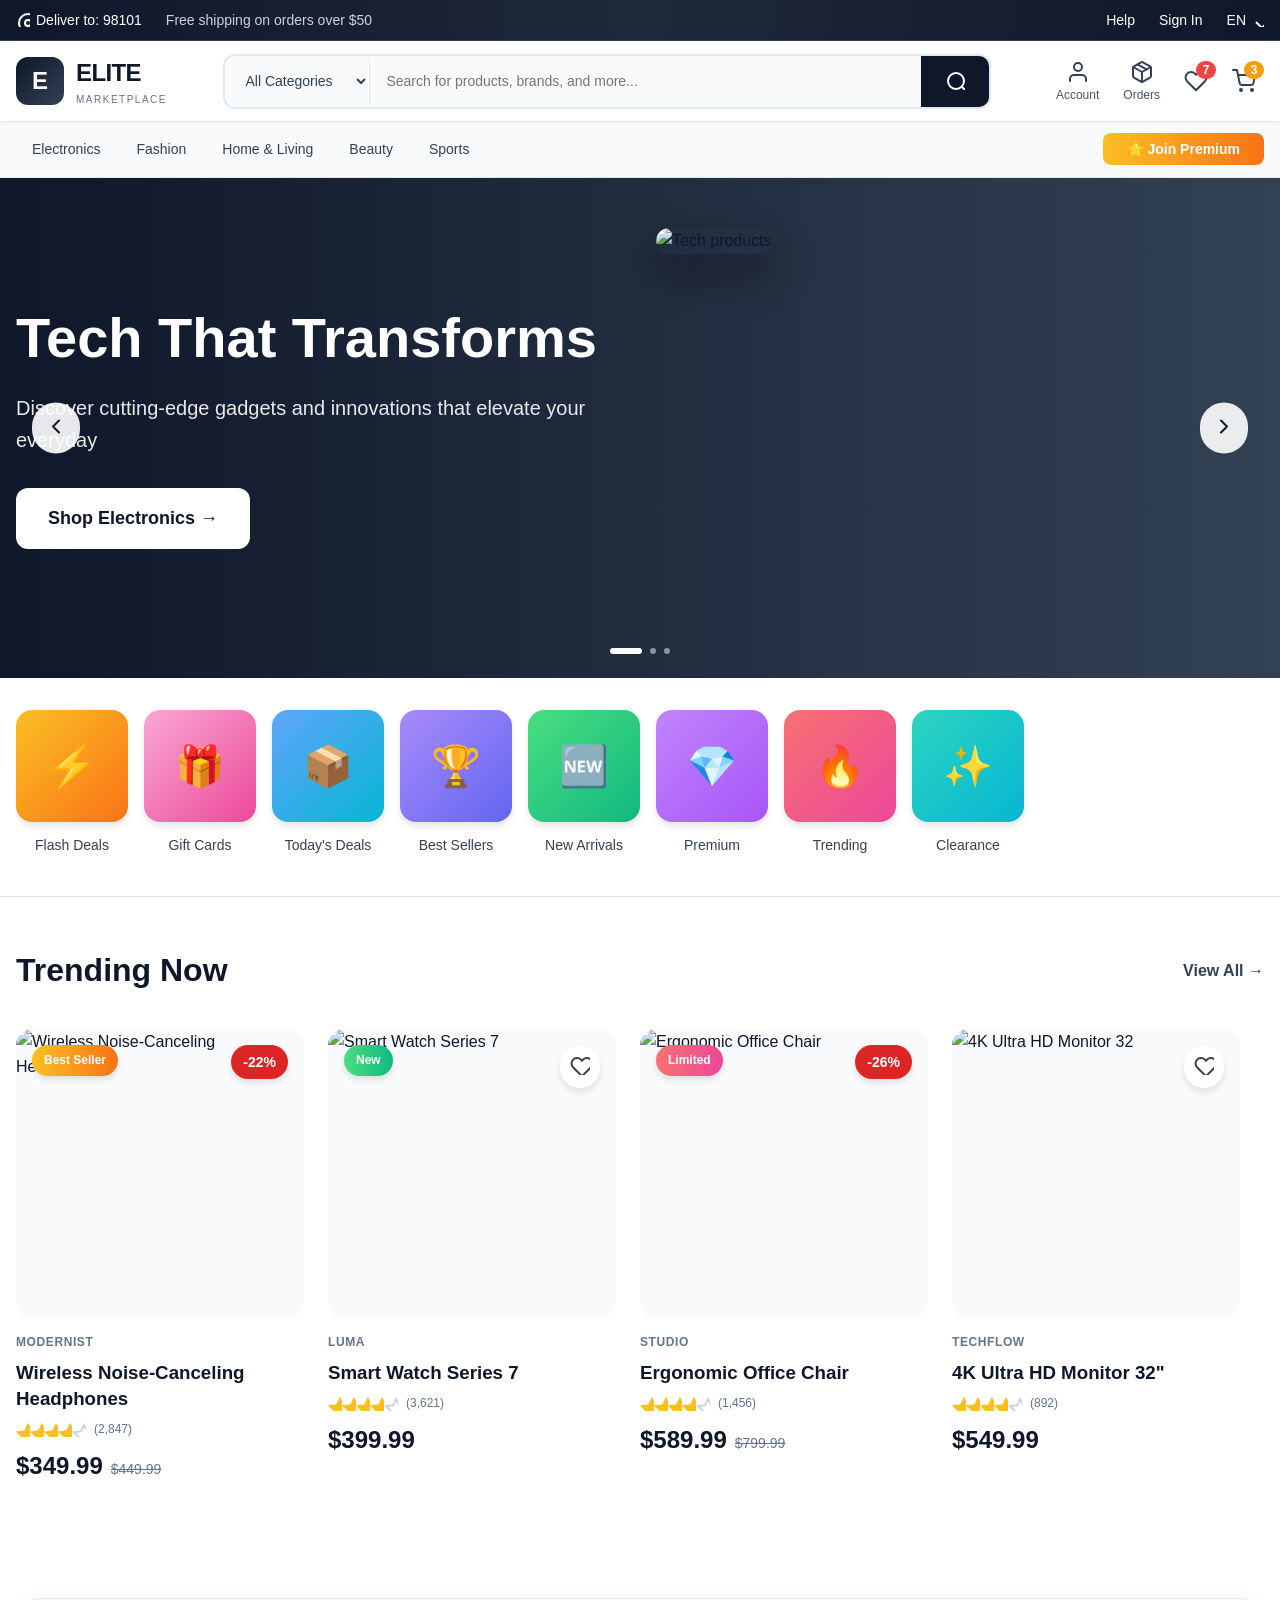
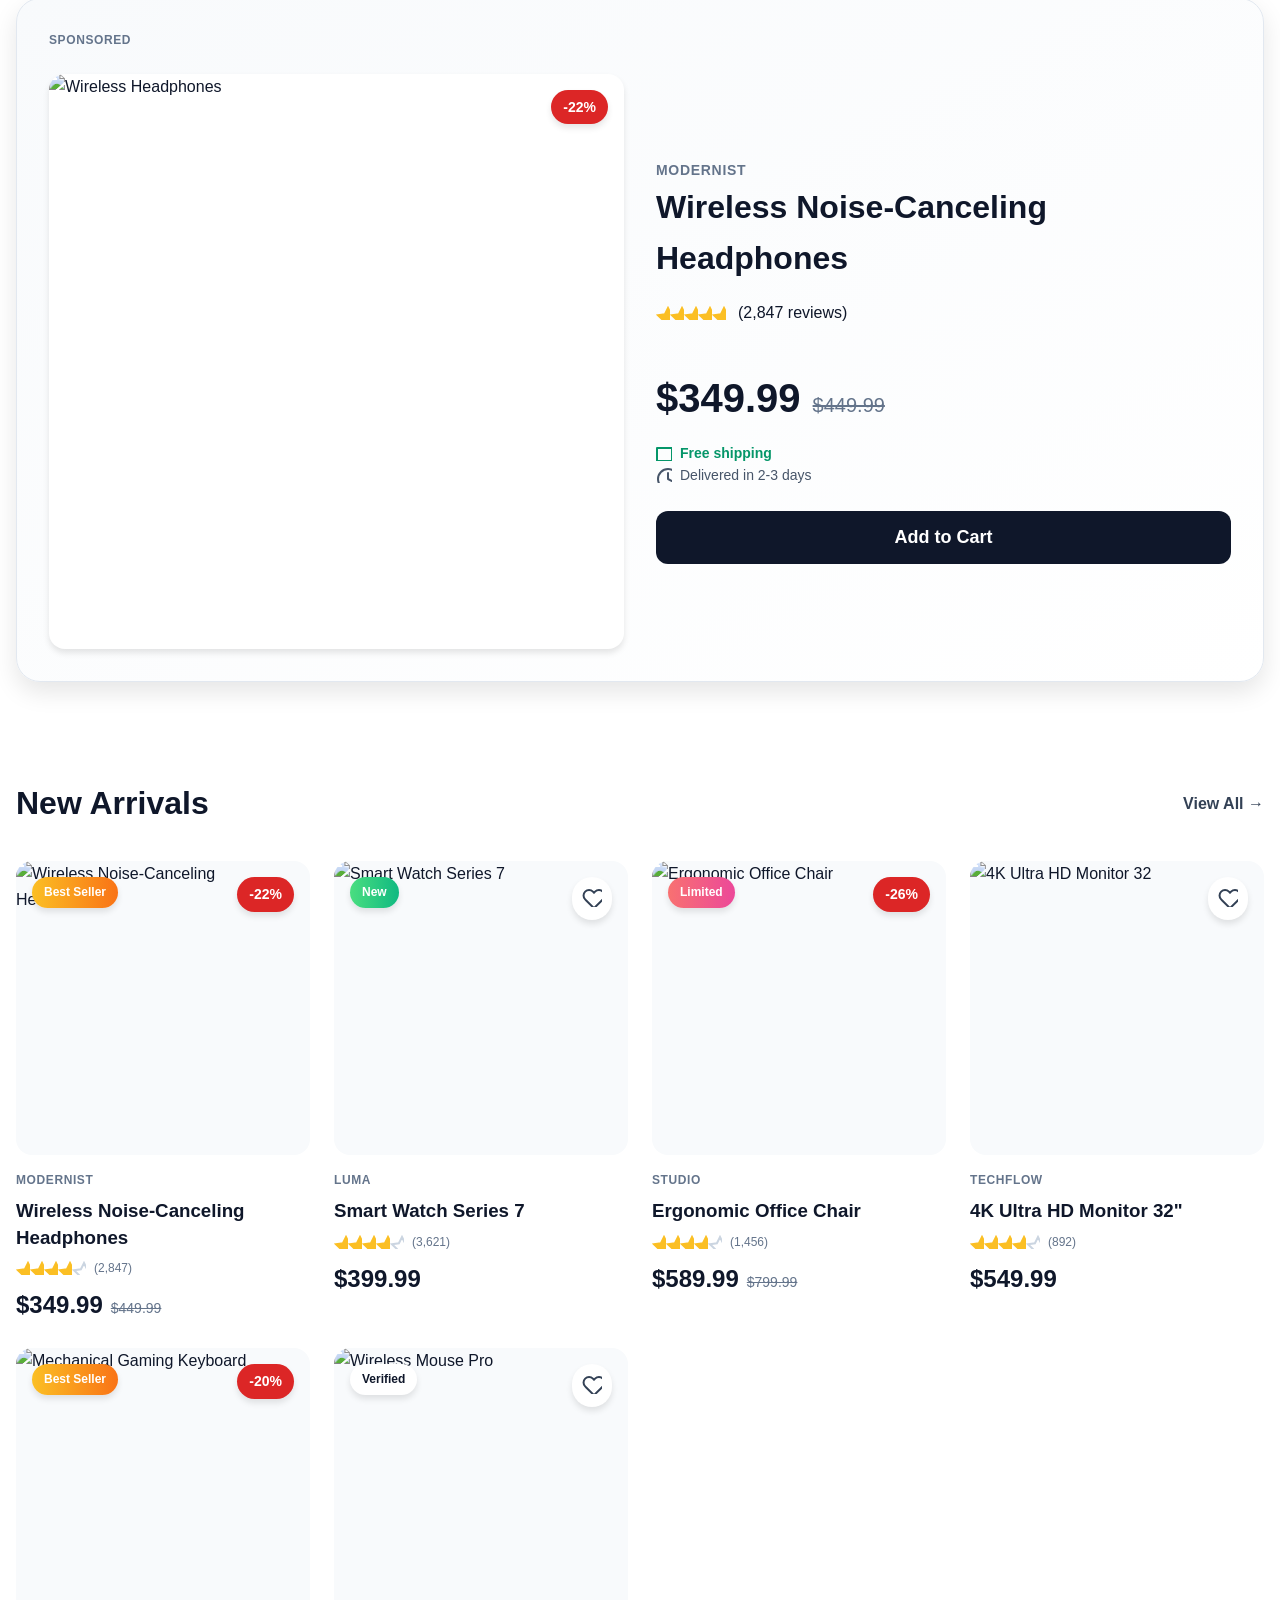
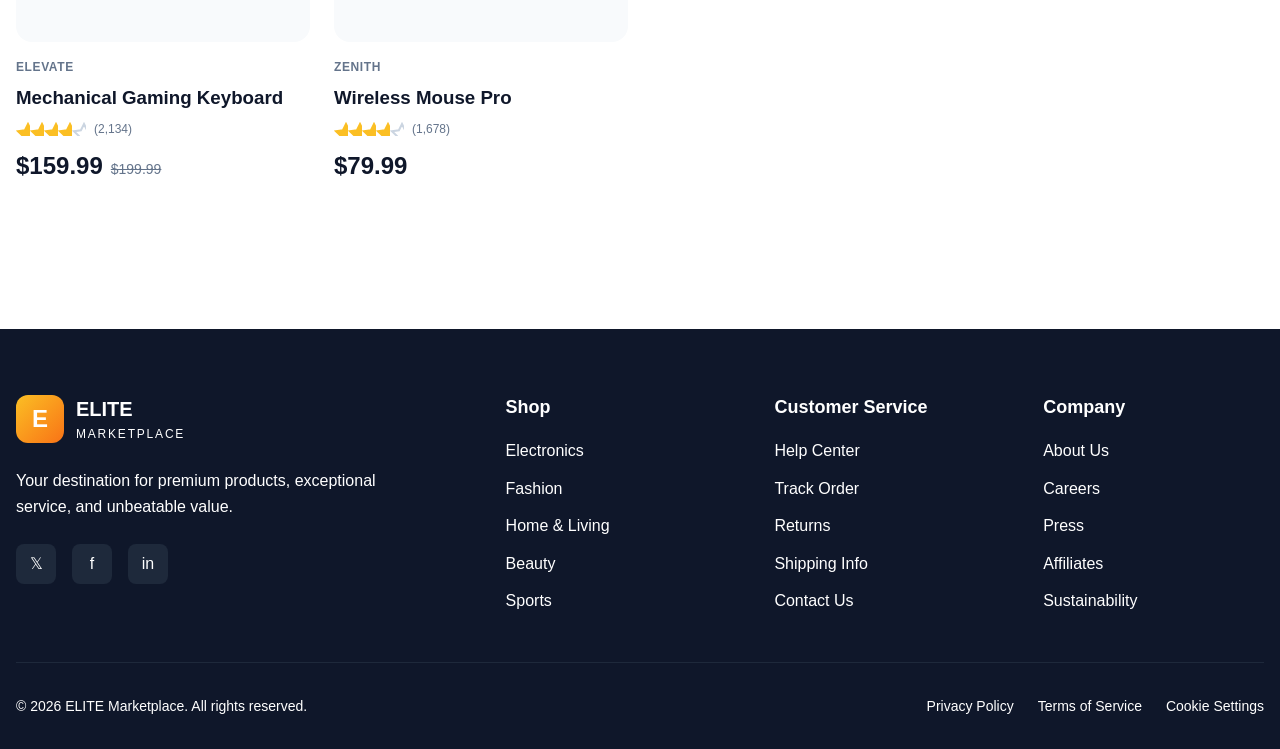
==== commit 4212dde2: "updated ecommerce" ====
--- a/e-commerce/index.html
+++ b/e-commerce/index.html
@@ -1,295 +1,1368 @@
 <!DOCTYPE html>
 <html lang="en">
 <head>
-  <meta charset="UTF-8" />
-  <meta name="viewport" content="width=device-width, initial-scale=1.0" />
-  <title>ELITE Marketplace - Premium E-commerce</title>
-  <link rel="stylesheet" href="styles.css" />
+    <meta charset="UTF-8">
+    <meta name="viewport" content="width=device-width, initial-scale=1.0">
+    <title>ELITE Marketplace - Premium E-commerce</title>
+    <style>
+        * {
+            margin: 0;
+            padding: 0;
+            box-sizing: border-box;
+        }
+
+        :root {
+            --slate-50: #f8fafc;
+            --slate-100: #f1f5f9;
+            --slate-200: #e2e8f0;
+            --slate-300: #cbd5e1;
+            --slate-500: #64748b;
+            --slate-600: #475569;
+            --slate-700: #334155;
+            --slate-800: #1e293b;
+            --slate-900: #0f172a;
+            --amber-400: #fbbf24;
+            --amber-500: #f59e0b;
+            --orange-500: #f97316;
+            --red-500: #ef4444;
+            --red-600: #dc2626;
+            --green-400: #4ade80;
+            --emerald-500: #10b981;
+            --emerald-600: #059669;
+        }
+
+        body {
+            font-family: -apple-system, BlinkMacSystemFont, 'Segoe UI', 'Roboto', 'Oxygen', 'Ubuntu', sans-serif;
+            color: var(--slate-900);
+            line-height: 1.6;
+        }
+
+        .container {
+            max-width: 1280px;
+            margin: 0 auto;
+            padding: 0 1rem;
+        }
+
+        /* Utility Top Bar */
+        .utility-bar {
+            background: linear-gradient(to right, var(--slate-900), var(--slate-800), var(--slate-900));
+            color: white;
+            font-size: 0.875rem;
+            border-bottom: 1px solid var(--slate-700);
+        }
+
+        .utility-bar .container {
+            display: flex;
+            justify-content: space-between;
+            align-items: center;
+            height: 40px;
+        }
+
+        .utility-bar a {
+            color: white;
+            text-decoration: none;
+            transition: color 0.3s;
+        }
+
+        .utility-bar a:hover {
+            color: var(--amber-400);
+        }
+
+        .utility-left, .utility-right {
+            display: flex;
+            gap: 1.5rem;
+            align-items: center;
+        }
+
+        /* Main Header */
+        .main-header {
+            background: white;
+            box-shadow: 0 1px 3px rgba(0,0,0,0.1);
+            position: sticky;
+            top: 0;
+            z-index: 100;
+        }
+
+        .header-content {
+            display: flex;
+            align-items: center;
+            justify-content: space-between;
+            height: 80px;
+            gap: 1rem;
+        }
+
+        .logo {
+            display: flex;
+            align-items: center;
+            gap: 0.75rem;
+            text-decoration: none;
+            color: var(--slate-900);
+        }
+
+        .logo-icon {
+            width: 48px;
+            height: 48px;
+            background: linear-gradient(to bottom right, var(--slate-900), var(--slate-700));
+            border-radius: 12px;
+            display: flex;
+            align-items: center;
+            justify-content: center;
+            font-weight: bold;
+            font-size: 1.5rem;
+            color: white;
+            transition: transform 0.3s;
+        }
+
+        .logo:hover .logo-icon {
+            transform: scale(1.05);
+        }
+
+        .logo-text {
+            display: flex;
+            flex-direction: column;
+        }
+
+        .logo-title {
+            font-weight: bold;
+            font-size: 1.5rem;
+            letter-spacing: -0.025em;
+        }
+
+        .logo-subtitle {
+            font-size: 0.625rem;
+            color: var(--slate-500);
+            letter-spacing: 0.15em;
+        }
+
+        /* Search Bar */
+        .search-container {
+            flex: 1;
+            max-width: 768px;
+        }
+
+        .search-bar {
+            display: flex;
+            align-items: center;
+            background: var(--slate-50);
+            border: 2px solid var(--slate-200);
+            border-radius: 12px;
+            overflow: hidden;
+            transition: all 0.3s;
+        }
+
+        .search-bar:focus-within {
+            border-color: var(--slate-900);
+            background: white;
+        }
+
+        .search-category {
+            padding: 0.875rem 1rem;
+            background: transparent;
+            border: none;
+            border-right: 1px solid var(--slate-200);
+            color: var(--slate-700);
+            font-size: 0.875rem;
+            font-weight: 500;
+            cursor: pointer;
+        }
+
+        .search-input {
+            flex: 1;
+            padding: 0.875rem 1rem;
+            border: none;
+            background: transparent;
+            color: var(--slate-900);
+            font-size: 0.875rem;
+        }
+
+        .search-input:focus {
+            outline: none;
+        }
+
+        .search-button {
+            padding: 0.875rem 1.5rem;
+            background: var(--slate-900);
+            border: none;
+            cursor: pointer;
+            transition: background 0.3s;
+        }
+
+        .search-button:hover {
+            background: var(--slate-800);
+        }
+
+        .search-button svg {
+            width: 20px;
+            height: 20px;
+            stroke: white;
+        }
+
+        /* Header Right Menu */
+        .header-actions {
+            display: flex;
+            gap: 0.5rem;
+            align-items: center;
+        }
+
+        .header-btn {
+            display: flex;
+            flex-direction: column;
+            align-items: center;
+            gap: 0.25rem;
+            padding: 0.5rem;
+            background: transparent;
+            border: none;
+            cursor: pointer;
+            border-radius: 8px;
+            transition: background 0.3s;
+            position: relative;
+        }
+
+        .header-btn:hover {
+            background: var(--slate-100);
+        }
+
+        .header-btn svg {
+            width: 24px;
+            height: 24px;
+            stroke: var(--slate-700);
+        }
+
+        .header-btn-label {
+            font-size: 0.75rem;
+            font-weight: 500;
+            color: var(--slate-600);
+        }
+
+        .badge {
+            position: absolute;
+            top: 0;
+            right: 0;
+            background: var(--amber-500);
+            color: white;
+            font-size: 0.75rem;
+            font-weight: bold;
+            padding: 0.125rem 0.375rem;
+            border-radius: 9999px;
+            min-width: 20px;
+            text-align: center;
+        }
+
+        .badge-red {
+            background: var(--red-500);
+        }
+
+        /* Mobile Menu Button */
+        .mobile-menu-btn {
+            display: none;
+            padding: 0.5rem;
+            background: transparent;
+            border: none;
+            cursor: pointer;
+        }
+
+        .mobile-menu-btn svg {
+            width: 24px;
+            height: 24px;
+            stroke: var(--slate-700);
+        }
+
+        /* Category Navigation */
+        .category-nav {
+            background: var(--slate-50);
+            border-bottom: 1px solid var(--slate-200);
+            position: sticky;
+            top: 80px;
+            z-index: 90;
+        }
+
+        .category-nav .container {
+            display: flex;
+            align-items: center;
+            height: 56px;
+        }
+
+        .category-menu {
+            display: flex;
+            align-items: center;
+            gap: 0.25rem;
+            flex: 1;
+        }
+
+        .category-item {
+            position: relative;
+            padding: 0.5rem 1rem;
+            background: transparent;
+            border: none;
+            color: var(--slate-700);
+            font-size: 0.875rem;
+            font-weight: 500;
+            cursor: pointer;
+            border-radius: 8px;
+            transition: all 0.3s;
+        }
+
+        .category-item:hover {
+            background: white;
+            color: var(--slate-900);
+        }
+
+        .premium-btn {
+            padding: 0.5rem 1.5rem;
+            background: linear-gradient(to right, var(--amber-400), var(--orange-500));
+            color: white;
+            border: none;
+            border-radius: 8px;
+            font-weight: 600;
+            font-size: 0.875rem;
+            cursor: pointer;
+            transition: all 0.3s;
+        }
+
+        .premium-btn:hover {
+            box-shadow: 0 4px 6px rgba(0,0,0,0.1);
+        }
+
+        /* Hero Carousel */
+        .hero-carousel {
+            position: relative;
+            background: var(--slate-900);
+            overflow: hidden;
+        }
+
+        .hero-slide {
+            display: none;
+            min-height: 500px;
+        }
+
+        .hero-slide.active {
+            display: block;
+        }
+
+        .hero-split {
+            display: grid;
+            grid-template-columns: 1fr 1fr;
+            gap: 2rem;
+            align-items: center;
+            min-height: 500px;
+            padding: 3rem 0;
+        }
+
+        .hero-content {
+            color: white;
+            padding: 3rem 0;
+        }
+
+        .hero-title {
+            font-size: 3.5rem;
+            font-weight: bold;
+            line-height: 1.1;
+            margin-bottom: 1.5rem;
+        }
+
+        .hero-subtitle {
+            font-size: 1.25rem;
+            margin-bottom: 2rem;
+            opacity: 0.9;
+            max-width: 600px;
+        }
+
+        .hero-cta {
+            padding: 1rem 2rem;
+            background: white;
+            color: var(--slate-900);
+            border: none;
+            border-radius: 12px;
+            font-weight: bold;
+            font-size: 1.125rem;
+            cursor: pointer;
+            transition: all 0.3s;
+            display: inline-block;
+            text-decoration: none;
+        }
+
+        .hero-cta:hover {
+            box-shadow: 0 10px 25px rgba(0,0,0,0.3);
+            transform: translateY(-2px);
+        }
+
+        .hero-image {
+            position: relative;
+            height: 400px;
+        }
+
+        .hero-image img {
+            width: 100%;
+            height: 100%;
+            object-fit: cover;
+            border-radius: 16px;
+            box-shadow: 0 20px 40px rgba(0,0,0,0.4);
+        }
+
+        /* Carousel Controls */
+        .carousel-control {
+            position: absolute;
+            top: 50%;
+            transform: translateY(-50%);
+            background: rgba(255,255,255,0.9);
+            border: none;
+            padding: 0.75rem;
+            border-radius: 9999px;
+            cursor: pointer;
+            transition: all 0.3s;
+            z-index: 10;
+        }
+
+        .carousel-control:hover {
+            background: white;
+            box-shadow: 0 4px 6px rgba(0,0,0,0.1);
+        }
+
+        .carousel-control.prev {
+            left: 2rem;
+        }
+
+        .carousel-control.next {
+            right: 2rem;
+        }
+
+        .carousel-control svg {
+            width: 24px;
+            height: 24px;
+            stroke: var(--slate-900);
+        }
+
+        .carousel-dots {
+            position: absolute;
+            bottom: 1.5rem;
+            left: 50%;
+            transform: translateX(-50%);
+            display: flex;
+            gap: 0.5rem;
+            z-index: 10;
+        }
+
+        .carousel-dot {
+            width: 6px;
+            height: 6px;
+            background: rgba(255,255,255,0.5);
+            border: none;
+            border-radius: 9999px;
+            cursor: pointer;
+            transition: all 0.3s;
+        }
+
+        .carousel-dot.active {
+            width: 32px;
+            background: white;
+        }
+
+        /* Promo Tiles */
+        .promo-tiles {
+            padding: 2rem 0;
+            border-bottom: 1px solid var(--slate-200);
+        }
+
+        .promo-scroll {
+            display: flex;
+            gap: 1rem;
+            overflow-x: auto;
+            padding-bottom: 0.5rem;
+            scrollbar-width: none;
+        }
+
+        .promo-scroll::-webkit-scrollbar {
+            display: none;
+        }
+
+        .promo-tile {
+            flex-shrink: 0;
+            text-align: center;
+            cursor: pointer;
+        }
+
+        .promo-icon {
+            width: 112px;
+            height: 112px;
+            border-radius: 16px;
+            display: flex;
+            align-items: center;
+            justify-content: center;
+            font-size: 2.5rem;
+            box-shadow: 0 4px 6px rgba(0,0,0,0.1);
+            transition: all 0.3s;
+            margin-bottom: 0.75rem;
+        }
+
+        .promo-tile:hover .promo-icon {
+            box-shadow: 0 8px 12px rgba(0,0,0,0.15);
+            transform: translateY(-4px);
+        }
+
+        .promo-label {
+            font-size: 0.875rem;
+            font-weight: 500;
+            color: var(--slate-700);
+        }
+
+        /* Section Title */
+        .section-header {
+            display: flex;
+            justify-content: space-between;
+            align-items: center;
+            margin-bottom: 2rem;
+        }
+
+        .section-title {
+            font-size: 2rem;
+            font-weight: bold;
+            color: var(--slate-900);
+        }
+
+        .view-all {
+            color: var(--slate-700);
+            text-decoration: none;
+            font-weight: 600;
+            transition: color 0.3s;
+        }
+
+        .view-all:hover {
+            color: var(--slate-900);
+            text-decoration: underline;
+        }
+
+        /* Product Carousel */
+        .product-carousel {
+            padding: 3rem 0;
+        }
+
+        .product-scroll {
+            display: flex;
+            gap: 1.5rem;
+            overflow-x: auto;
+            padding-bottom: 1rem;
+            scrollbar-width: none;
+        }
+
+        .product-scroll::-webkit-scrollbar {
+            display: none;
+        }
+
+        /* Product Card */
+        .product-card {
+            flex-shrink: 0;
+            width: 288px;
+            cursor: pointer;
+            text-decoration: none;
+            color: inherit;
+            display: block;
+        }
+
+        .product-image-container {
+            position: relative;
+            background: var(--slate-50);
+            border-radius: 16px;
+            overflow: hidden;
+            margin-bottom: 1rem;
+            aspect-ratio: 1;
+        }
+
+        .product-image {
+            width: 100%;
+            height: 100%;
+            object-fit: cover;
+            transition: transform 0.5s;
+        }
+
+        .product-card:hover .product-image {
+            transform: scale(1.05);
+        }
+
+        .product-badge {
+            position: absolute;
+            top: 1rem;
+            left: 1rem;
+            padding: 0.375rem 0.75rem;
+            border-radius: 9999px;
+            font-size: 0.75rem;
+            font-weight: bold;
+            box-shadow: 0 4px 6px rgba(0,0,0,0.1);
+        }
+
+        .badge-new {
+            background: linear-gradient(to right, var(--green-400), var(--emerald-500));
+            color: white;
+        }
+
+        .badge-bestseller {
+            background: linear-gradient(to right, var(--amber-400), var(--orange-500));
+            color: white;
+        }
+
+        .badge-limited {
+            background: linear-gradient(to right, #f87171, #ec4899);
+            color: white;
+        }
+
+        .badge-verified {
+            background: white;
+            color: var(--slate-900);
+        }
+
+        .product-discount {
+            position: absolute;
+            top: 1rem;
+            right: 1rem;
+            background: var(--red-600);
+            color: white;
+            padding: 0.375rem 0.75rem;
+            border-radius: 9999px;
+            font-size: 0.875rem;
+            font-weight: bold;
+            box-shadow: 0 4px 6px rgba(0,0,0,0.1);
+        }
+
+        .wishlist-btn {
+            position: absolute;
+            top: 1rem;
+            right: 1rem;
+            background: white;
+            border: none;
+            padding: 0.625rem;
+            border-radius: 9999px;
+            cursor: pointer;
+            box-shadow: 0 4px 6px rgba(0,0,0,0.1);
+            transition: transform 0.3s;
+        }
+
+        .wishlist-btn:hover {
+            transform: scale(1.1);
+        }
+
+        .wishlist-btn svg {
+            width: 20px;
+            height: 20px;
+            stroke: var(--slate-700);
+        }
+
+        .wishlist-btn.active svg {
+            fill: var(--red-500);
+            stroke: var(--red-500);
+        }
+
+        .product-brand {
+            font-size: 0.75rem;
+            font-weight: 600;
+            color: var(--slate-500);
+            text-transform: uppercase;
+            letter-spacing: 0.05em;
+            margin-bottom: 0.5rem;
+        }
+
+        .product-name {
+            font-weight: 600;
+            color: var(--slate-900);
+            margin-bottom: 0.5rem;
+            line-height: 1.4;
+            display: -webkit-box;
+            -webkit-line-clamp: 2;
+            -webkit-box-orient: vertical;
+            overflow: hidden;
+        }
+
+        .product-rating {
+            display: flex;
+            align-items: center;
+            gap: 0.5rem;
+            margin-bottom: 0.5rem;
+        }
+
+        .stars {
+            display: flex;
+        }
+
+        .star {
+            width: 14px;
+            height: 14px;
+        }
+
+        .star-filled {
+            fill: var(--amber-400);
+            stroke: var(--amber-400);
+        }
+
+        .star-empty {
+            fill: none;
+            stroke: var(--slate-300);
+        }
+
+        .review-count {
+            font-size: 0.75rem;
+            color: var(--slate-500);
+        }
+
+        .product-price {
+            display: flex;
+            align-items: baseline;
+            gap: 0.5rem;
+        }
+
+        .current-price {
+            font-size: 1.5rem;
+            font-weight: bold;
+            color: var(--slate-900);
+        }
+
+        .original-price {
+            font-size: 0.875rem;
+            color: var(--slate-500);
+            text-decoration: line-through;
+        }
+
+        /* Product Grid */
+        .product-grid {
+            padding: 3rem 0;
+        }
+
+        .product-grid-container {
+            display: grid;
+            grid-template-columns: repeat(auto-fill, minmax(250px, 1fr));
+            gap: 1.5rem;
+        }
+
+        .product-grid-container .product-card {
+            width: auto;
+        }
+
+        /* Sponsored Highlight */
+        .sponsored-highlight {
+            padding: 3rem 0;
+        }
+
+        .sponsored-card {
+            background: linear-gradient(to bottom right, var(--slate-50), white);
+            border: 1px solid var(--slate-200);
+            border-radius: 24px;
+            padding: 2rem;
+            box-shadow: 0 10px 25px rgba(0,0,0,0.1);
+        }
+
+        .sponsored-label {
+            display: flex;
+            align-items: center;
+            gap: 0.5rem;
+            margin-bottom: 1.5rem;
+        }
+
+        .sponsored-text {
+            font-size: 0.75rem;
+            font-weight: bold;
+            color: var(--slate-500);
+            text-transform: uppercase;
+            letter-spacing: 0.05em;
+        }
+
+        .sponsored-content {
+            display: grid;
+            grid-template-columns: 1fr 1fr;
+            gap: 2rem;
+            align-items: center;
+        }
+
+        .sponsored-image {
+            position: relative;
+            aspect-ratio: 1;
+            background: white;
+            border-radius: 16px;
+            overflow: hidden;
+            box-shadow: 0 4px 6px rgba(0,0,0,0.1);
+        }
+
+        .sponsored-image img {
+            width: 100%;
+            height: 100%;
+            object-fit: cover;
+        }
+
+        .sponsored-details {
+            display: flex;
+            flex-direction: column;
+            gap: 1.5rem;
+        }
+
+        .sponsored-brand {
+            font-size: 0.875rem;
+            font-weight: 600;
+            color: var(--slate-500);
+            text-transform: uppercase;
+            letter-spacing: 0.05em;
+        }
+
+        .sponsored-title {
+            font-size: 2rem;
+            font-weight: bold;
+            color: var(--slate-900);
+            margin-bottom: 1rem;
+        }
+
+        .sponsored-rating {
+            display: flex;
+            align-items: center;
+            gap: 0.75rem;
+            margin-bottom: 1rem;
+        }
+
+        .sponsored-price {
+            display: flex;
+            align-items: baseline;
+            gap: 0.75rem;
+            margin-bottom: 0.75rem;
+        }
+
+        .sponsored-current-price {
+            font-size: 2.5rem;
+            font-weight: bold;
+            color: var(--slate-900);
+        }
+
+        .sponsored-original-price {
+            font-size: 1.25rem;
+            color: var(--slate-500);
+            text-decoration: line-through;
+        }
+
+        .shipping-info {
+            display: flex;
+            align-items: center;
+            gap: 0.5rem;
+            font-size: 0.875rem;
+            color: var(--emerald-600);
+            font-weight: 600;
+        }
+
+        .delivery-info {
+            display: flex;
+            align-items: center;
+            gap: 0.5rem;
+            font-size: 0.875rem;
+            color: var(--slate-600);
+        }
+
+        .add-to-cart-btn {
+            width: 100%;
+            padding: 1rem;
+            background: var(--slate-900);
+            color: white;
+            border: none;
+            border-radius: 12px;
+            font-weight: bold;
+            font-size: 1.125rem;
+            cursor: pointer;
+            transition: all 0.3s;
+        }
+
+        .add-to-cart-btn:hover {
+            background: var(--slate-800);
+            box-shadow: 0 8px 12px rgba(0,0,0,0.15);
+            transform: translateY(-2px);
+        }
+
+        /* Footer */
+        footer {
+            background: var(--slate-900);
+            color: white;
+            padding: 4rem 0 2rem;
+            margin-top: 6rem;
+        }
+
+        .footer-grid {
+            display: grid;
+            grid-template-columns: 2fr 1fr 1fr 1fr;
+            gap: 3rem;
+            margin-bottom: 3rem;
+        }
+
+        .footer-brand {
+            display: flex;
+            align-items: center;
+            gap: 0.75rem;
+            margin-bottom: 1.5rem;
+        }
+
+        .footer-logo {
+            width: 48px;
+            height: 48px;
+            background: linear-gradient(to bottom right, var(--amber-400), var(--orange-500));
+            border-radius: 12px;
+            display: flex;
+            align-items: center;
+            justify-content: center;
+            font-weight: bold;
+            font-size: 1.5rem;
+        }
+
+        .footer-description {
+            color: var(--slate-400);
+            margin-bottom: 1.5rem;
+            max-width: 400px;
+        }
+
+        .footer-social {
+            display: flex;
+            gap: 1rem;
+        }
+
+        .social-link {
+            width: 40px;
+            height: 40px;
+            background: var(--slate-800);
+            border-radius: 8px;
+            display: flex;
+            align-items: center;
+            justify-content: center;
+            transition: background 0.3s;
+            text-decoration: none;
+            color: white;
+        }
+
+        .social-link:hover {
+            background: var(--slate-700);
+        }
+
+        .footer-heading {
+            font-weight: bold;
+            font-size: 1.125rem;
+            margin-bottom: 1rem;
+        }
+
+        .footer-links {
+            list-style: none;
+            display: flex;
+            flex-direction: column;
+            gap: 0.75rem;
+        }
+
+        .footer-links a {
+            color: var(--slate-400);
+            text-decoration: none;
+            transition: color 0.3s;
+        }
+
+        .footer-links a:hover {
+            color: white;
+        }
+
+        .footer-bottom {
+            border-top: 1px solid var(--slate-800);
+            padding-top: 2rem;
+            display: flex;
+            justify-content: space-between;
+            align-items: center;
+        }
+
+        .footer-copyright {
+            color: var(--slate-400);
+            font-size: 0.875rem;
+        }
+
+        .footer-legal {
+            display: flex;
+            gap: 1.5rem;
+        }
+
+        .footer-legal a {
+            color: var(--slate-400);
+            text-decoration: none;
+            font-size: 0.875rem;
+            transition: color 0.3s;
+        }
+
+        .footer-legal a:hover {
+            color: white;
+        }
+
+        /* Responsive */
+        @media (max-width: 1024px) {
+            .category-nav { display: none; }
+            .header-btn-label { display: none; }
+            .hero-split { grid-template-columns: 1fr; }
+            .hero-image { display: none; }
+            .sponsored-content { grid-template-columns: 1fr; }
+            .footer-grid { grid-template-columns: 1fr 1fr; }
+        }
+
+        @media (max-width: 768px) {
+            .search-container { display: none; }
+            .mobile-menu-btn { display: block; }
+            .logo-text { display: none; }
+            .utility-bar { font-size: 0.75rem; }
+            .utility-left span { display: none; }
+            .hero-title { font-size: 2.5rem; }
+            .hero-subtitle { font-size: 1rem; }
+            .section-title { font-size: 1.5rem; }
+            .product-grid-container { grid-template-columns: repeat(2, 1fr); }
+            .footer-grid { grid-template-columns: 1fr; }
+            .footer-bottom { flex-direction: column; gap: 1rem; text-align: center; }
+        }
+    </style>
 </head>
 <body>
-  <!-- Utility Top Bar -->
-  <div class="utility-bar">
-    <div class="container">
-      <div class="utility-left">
-        <a href="#" style="display: flex; align-items: center; gap: 0.375rem;">
-          <svg width="14" height="14" fill="none" stroke="currentColor" stroke-width="2" stroke-linecap="round" stroke-linejoin="round"><path d="M21 10c0 7-9 13-9 13s-9-6-9-13a9 9 0 0 1 18 0z"></path><circle cx="12" cy="10" r="3"></circle></svg>
-          <span>Deliver to: 98101</span>
-        </a>
-        <span style="color: var(--slate-300);">Free shipping on orders over $50</span>
-      </div>
-      <div class="utility-right">
-        <a href="#">Help</a>
-        <a href="#">Sign In</a>
-        <a href="#" style="display: flex; align-items: center; gap: 0.25rem;">
-          EN
-          <svg width="14" height="14" fill="none" stroke="currentColor" stroke-width="2"><path d="M6 9l6 6 6-6"/></svg>
-        </a>
-      </div>
+    <!-- Utility Top Bar -->
+    <div class="utility-bar">
+        <div class="container">
+            <div class="utility-left">
+                <a href="#" style="display: flex; align-items: center; gap: 0.375rem;">
+                    <svg width="14" height="14" fill="none" stroke="currentColor" stroke-width="2" stroke-linecap="round" stroke-linejoin="round"><path d="M21 10c0 7-9 13-9 13s-9-6-9-13a9 9 0 0 1 18 0z"></path><circle cx="12" cy="10" r="3"></circle></svg>
+                    <span>Deliver to: 98101</span>
+                </a>
+                <span style="color: var(--slate-300);">Free shipping on orders over $50</span>
+            </div>
+            <div class="utility-right">
+                <a href="#">Help</a>
+                <a href="#">Sign In</a>
+                <a href="#" style="display: flex; align-items: center; gap: 0.25rem;">
+                    EN
+                    <svg width="14" height="14" fill="none" stroke="currentColor" stroke-width="2"><path d="M6 9l6 6 6-6"/></svg>
+                </a>
+            </div>
+        </div>
     </div>
-  </div>
-
-  <!-- Main Header -->
-  <header class="main-header">
-    <div class="container">
-      <div class="header-content">
-        <button class="mobile-menu-btn" onclick="alert('Mobile menu would open')">
-          <svg fill="none" stroke="currentColor" stroke-width="2" stroke-linecap="round" stroke-linejoin="round"><line x1="3" y1="12" x2="21" y2="12"></line><line x1="3" y1="6" x2="21" y2="6"></line><line x1="3" y1="18" x2="21" y2="18"></line></svg>
+
+    <!-- Main Header -->
+    <header class="main-header">
+        <div class="container">
+            <div class="header-content">
+                <button class="mobile-menu-btn" onclick="alert('Mobile menu would open')">
+                    <svg fill="none" stroke="currentColor" stroke-width="2" stroke-linecap="round" stroke-linejoin="round"><line x1="3" y1="12" x2="21" y2="12"></line><line x1="3" y1="6" x2="21" y2="6"></line><line x1="3" y1="18" x2="21" y2="18"></line></svg>
+                </button>
+
+                <a href="index.html" class="logo">
+                    <div class="logo-icon">E</div>
+                    <div class="logo-text">
+                        <div class="logo-title">ELITE</div>
+                        <div class="logo-subtitle">MARKETPLACE</div>
+                    </div>
+                </a>
+
+                <div class="search-container">
+                    <div class="search-bar">
+                        <select class="search-category">
+                            <option>All Categories</option>
+                            <option>Electronics</option>
+                            <option>Fashion</option>
+                            <option>Home & Living</option>
+                            <option>Beauty</option>
+                            <option>Sports</option>
+                        </select>
+                        <input type="text" class="search-input" placeholder="Search for products, brands, and more...">
+                        <button class="search-button" id="searchBtn">
+                            <svg fill="none" stroke="currentColor" stroke-width="2" stroke-linecap="round" stroke-linejoin="round"><circle cx="11" cy="11" r="8"></circle><path d="m21 21-4.35-4.35"></path></svg>
+                        </button>
+                    </div>
+                </div>
+
+                <div class="header-actions">
+                    <button class="header-btn"><svg fill="none" stroke="currentColor" stroke-width="2" stroke-linecap="round" stroke-linejoin="round"><path d="M20 21v-2a4 4 0 0 0-4-4H8a4 4 0 0 0-4 4v2"></path><circle cx="12" cy="7" r="4"></circle></svg><span class="header-btn-label">Account</span></button>
+                    <button class="header-btn"><svg fill="none" stroke="currentColor" stroke-width="2" stroke-linecap="round" stroke-linejoin="round"><path d="m7.5 4.27 9 5.15"></path><path d="M21 8a2 2 0 0 0-1-1.73l-7-4a2 2 0 0 0-2 0l-7 4A2 2 0 0 0 3 8v8a2 2 0 0 0 1 1.73l7 4a2 2 0 0 0 2 0l7-4A2 2 0 0 0 21 16Z"></path><path d="m3.3 7 8.7 5 8.7-5"></path><path d="M12 22V12"></path></svg><span class="header-btn-label">Orders</span></button>
+                    <button class="header-btn"><svg fill="none" stroke="currentColor" stroke-width="2" stroke-linecap="round" stroke-linejoin="round"><path d="M20.84 4.61a5.5 5.5 0 0 0-7.78 0L12 5.67l-1.06-1.06a5.5 5.5 0 0 0-7.78 7.78l1.06 1.06L12 21.23l7.78-7.78 1.06-1.06a5.5 5.5 0 0 0 0-7.78z"></path></svg><span class="badge badge-red">7</span></button>
+                    <button class="header-btn"><svg fill="none" stroke="currentColor" stroke-width="2" stroke-linecap="round" stroke-linejoin="round"><circle cx="9" cy="21" r="1"></circle><circle cx="20" cy="21" r="1"></circle><path d="M1 1h4l2.68 13.39a2 2 0 0 0 2 1.61h9.72a2 2 0 0 0 2-1.61L23 6H6"></path></svg><span class="badge">3</span></button>
+                </div>
+            </div>
+        </div>
+    </header>
+
+    <!-- Category Navigation -->
+    <nav class="category-nav">
+        <div class="container">
+            <div class="category-menu">
+                <button class="category-item">Electronics</button>
+                <button class="category-item">Fashion</button>
+                <button class="category-item">Home & Living</button>
+                <button class="category-item">Beauty</button>
+                <button class="category-item">Sports</button>
+            </div>
+            <button class="premium-btn">⭐ Join Premium</button>
+        </div>
+    </nav>
+
+    <!-- Hero Carousel — 3 slides, arrows and dots work -->
+    <div class="hero-carousel">
+        <div class="hero-slide active">
+            <div style="background: linear-gradient(to right, var(--slate-900), var(--slate-700));">
+                <div class="container"><div class="hero-split">
+                    <div class="hero-content">
+                        <h1 class="hero-title">Tech That Transforms</h1>
+                        <p class="hero-subtitle">Discover cutting-edge gadgets and innovations that elevate your everyday</p>
+                        <a href="#" class="hero-cta">Shop Electronics →</a>
+                    </div>
+                    <div class="hero-image"><img src="https://images.unsplash.com/photo-1468495244123-6c6c332eeece?w=1200&h=800&fit=crop" alt="Tech products"></div>
+                </div></div>
+            </div>
+        </div>
+        <div class="hero-slide">
+            <div style="background: linear-gradient(to right, #1a1a2e, #16213e);">
+                <div class="container"><div class="hero-split">
+                    <div class="hero-content">
+                        <h1 class="hero-title">Home Redefined</h1>
+                        <p class="hero-subtitle">Elegant furniture and decor that transform your space into a sanctuary</p>
+                        <a href="#" class="hero-cta">Shop Home →</a>
+                    </div>
+                    <div class="hero-image"><img src="https://images.unsplash.com/photo-1505843513577-22bb7d21e455?w=1200&h=800&fit=crop" alt="Home products"></div>
+                </div></div>
+            </div>
+        </div>
+        <div class="hero-slide">
+            <div style="background: linear-gradient(to right, #0a0a0a, #1a1a1a);">
+                <div class="container"><div class="hero-split">
+                    <div class="hero-content">
+                        <h1 class="hero-title">Premium Essentials</h1>
+                        <p class="hero-subtitle">Curated picks from top brands — only the best make the cut</p>
+                        <a href="#" class="hero-cta">Shop New Arrivals →</a>
+                    </div>
+                    <div class="hero-image"><img src="https://images.unsplash.com/photo-1523275335684-37898b6baf30?w=1200&h=800&fit=crop" alt="Premium products"></div>
+                </div></div>
+            </div>
+        </div>
+
+        <button class="carousel-control prev" onclick="changeSlide(-1)">
+            <svg fill="none" stroke="currentColor" stroke-width="2" stroke-linecap="round" stroke-linejoin="round"><path d="m15 18-6-6 6-6"/></svg>
         </button>
-
-        <!-- Logo now links to home -->
-        <a href="index.html" class="logo">
-          <div class="logo-icon">E</div>
-          <div class="logo-text">
-            <div class="logo-title">ELITE</div>
-            <div class="logo-subtitle">MARKETPLACE</div>
-          </div>
-        </a>
-
-        <div class="search-container">
-          <div class="search-bar">
-            <select class="search-category">
-              <option>All Categories</option>
-              <option>Electronics</option>
-              <option>Fashion</option>
-              <option>Home & Living</option>
-              <option>Beauty</option>
-              <option>Sports</option>
-            </select>
-            <input type="text" class="search-input" placeholder="Search for products, brands, and more..." />
-            <button class="search-button" aria-label="Search">
-              <svg fill="none" stroke="currentColor" stroke-width="2" stroke-linecap="round" stroke-linejoin="round"><circle cx="11" cy="11" r="8"></circle><path d="m21 21-4.35-4.35"></path></svg>
-            </button>
-          </div>
+        <button class="carousel-control next" onclick="changeSlide(1)">
+            <svg fill="none" stroke="currentColor" stroke-width="2" stroke-linecap="round" stroke-linejoin="round"><path d="m9 18 6-6-6-6"/></svg>
+        </button>
+
+        <div class="carousel-dots">
+            <button class="carousel-dot active" onclick="goToSlide(0)"></button>
+            <button class="carousel-dot" onclick="goToSlide(1)"></button>
+            <button class="carousel-dot" onclick="goToSlide(2)"></button>
         </div>
-
-        <div class="header-actions">
-          <button class="header-btn" onclick="alert('Account (mock)')">
-            <svg fill="none" stroke="currentColor" stroke-width="2" stroke-linecap="round" stroke-linejoin="round"><path d="M20 21v-2a4 4 0 0 0-4-4H8a4 4 0 0 0-4 4v2"></path><circle cx="12" cy="7" r="4"></circle></svg>
-            <span class="header-btn-label">Account</span>
-          </button>
-
-          <button class="header-btn" onclick="alert('Orders (mock)')">
-            <svg fill="none" stroke="currentColor" stroke-width="2" stroke-linecap="round" stroke-linejoin="round"><path d="m7.5 4.27 9 5.15"></path><path d="M21 8a2 2 0 0 0-1-1.73l-7-4a2 2 0 0 0-2 0l-7 4A2 2 0 0 0 3 8v8a2 2 0 0 0 1 1.73l7 4a2 2 0 0 0 2 0l7-4A2 2 0 0 0 21 16Z"></path><path d="m3.3 7 8.7 5 8.7-5"></path><path d="M12 22V12"></path></svg>
-            <span class="header-btn-label">Orders</span>
-          </button>
-
-          <button class="header-btn" onclick="alert('Wishlist (mock)')">
-            <svg fill="none" stroke="currentColor" stroke-width="2" stroke-linecap="round" stroke-linejoin="round"><path d="M20.84 4.61a5.5 5.5 0 0 0-7.78 0L12 5.67l-1.06-1.06a5.5 5.5 0 0 0-7.78 7.78l1.06 1.06L12 21.23l7.78-7.78 1.06-1.06a5.5 5.5 0 0 0 0-7.78z"></path></svg>
-            <span class="badge badge-red">7</span>
-          </button>
-
-          <button class="header-btn" onclick="alert('Cart (mock)')">
-            <svg fill="none" stroke="currentColor" stroke-width="2" stroke-linecap="round" stroke-linejoin="round"><circle cx="9" cy="21" r="1"></circle><circle cx="20" cy="21" r="1"></circle><path d="M1 1h4l2.68 13.39a2 2 0 0 0 2 1.61h9.72a2 2 0 0 0 2-1.61L23 6H6"></path></svg>
-            <span class="badge">3</span>
-          </button>
+    </div>
+
+    <!-- Promo Tiles (identical to original) -->
+    <div class="promo-tiles">
+        <div class="container">
+            <div class="promo-scroll">
+                <div class="promo-tile"><div class="promo-icon" style="background: linear-gradient(to bottom right, var(--amber-400), var(--orange-500));">⚡</div><div class="promo-label">Flash Deals</div></div>
+                <div class="promo-tile"><div class="promo-icon" style="background: linear-gradient(to bottom right, #f9a8d4, #ec4899);">🎁</div><div class="promo-label">Gift Cards</div></div>
+                <div class="promo-tile"><div class="promo-icon" style="background: linear-gradient(to bottom right, #60a5fa, #06b6d4);">📦</div><div class="promo-label">Today's Deals</div></div>
+                <div class="promo-tile"><div class="promo-icon" style="background: linear-gradient(to bottom right, #a78bfa, #6366f1);">🏆</div><div class="promo-label">Best Sellers</div></div>
+                <div class="promo-tile"><div class="promo-icon" style="background: linear-gradient(to bottom right, var(--green-400), var(--emerald-500));">🆕</div><div class="promo-label">New Arrivals</div></div>
+                <div class="promo-tile"><div class="promo-icon" style="background: linear-gradient(to bottom right, #c084fc, #a855f7);">💎</div><div class="promo-label">Premium</div></div>
+                <div class="promo-tile"><div class="promo-icon" style="background: linear-gradient(to bottom right, #f87171, #ec4899);">🔥</div><div class="promo-label">Trending</div></div>
+                <div class="promo-tile"><div class="promo-icon" style="background: linear-gradient(to bottom right, #2dd4bf, #06b6d4);">✨</div><div class="promo-label">Clearance</div></div>
+            </div>
         </div>
-      </div>
     </div>
-  </header>
-
-  <!-- Category Navigation -->
-  <nav class="category-nav">
-    <div class="container">
-      <div class="category-menu">
-        <button class="category-item">Electronics</button>
-        <button class="category-item">Fashion</button>
-        <button class="category-item">Home & Living</button>
-        <button class="category-item">Beauty</button>
-        <button class="category-item">Sports</button>
-      </div>
-      <button class="premium-btn" onclick="alert('Premium (mock)')">⭐ Join Premium</button>
+
+    <!-- Product Carousel - Trending Now -->
+    <div class="product-carousel">
+        <div class="container">
+            <div class="section-header">
+                <h2 class="section-title">Trending Now</h2>
+                <a href="#" class="view-all">View All →</a>
+            </div>
+            <div class="product-scroll" id="trending-scroll"></div>
+        </div>
     </div>
-  </nav>
-
-  <!-- Hero Carousel -->
-  <div class="hero-carousel">
-    <div class="hero-slide active">
-      <div style="background: linear-gradient(to right, var(--slate-900), var(--slate-700));">
+
+    <!-- Sponsored Highlight (clickable, navigates to product detail) -->
+    <div class="sponsored-highlight">
         <div class="container">
-          <div class="hero-split">
-            <div class="hero-content">
-              <h1 class="hero-title">Tech That Transforms</h1>
-              <p class="hero-subtitle">Discover cutting-edge gadgets and innovations that elevate your everyday</p>
-              <a href="index.html?cat=Electronics" class="hero-cta">Shop Electronics →</a>
+            <div class="sponsored-card" style="cursor:pointer" onclick="window.location.href='product.html?id=1'">
+                <div class="sponsored-label">
+                    <span class="sponsored-text">Sponsored</span>
+                    <svg width="16" height="16" fill="none" stroke="var(--slate-400)" stroke-width="2" stroke-linecap="round" stroke-linejoin="round"><path d="M12 22s8-4 8-10V5l-8-3-8 3v7c0 6 8 10 8 10z"></path></svg>
+                </div>
+                <div class="sponsored-content">
+                    <div class="sponsored-image">
+                        <img src="https://images.unsplash.com/photo-1505740420928-5e560c06d30e?w=600&h=600&fit=crop" alt="Wireless Headphones">
+                        <div class="product-discount">-22%</div>
+                    </div>
+                    <div class="sponsored-details">
+                        <div>
+                            <div class="sponsored-brand">MODERNIST</div>
+                            <h3 class="sponsored-title">Wireless Noise-Canceling Headphones</h3>
+                            <div class="sponsored-rating">
+                                <div class="stars">
+                                    <svg class="star star-filled" fill="none" stroke="currentColor" stroke-width="2"><polygon points="12 2 15.09 8.26 22 9.27 17 14.14 18.18 21.02 12 17.77 5.82 21.02 7 14.14 2 9.27 8.91 8.26 12 2"></polygon></svg>
+                                    <svg class="star star-filled" fill="none" stroke="currentColor" stroke-width="2"><polygon points="12 2 15.09 8.26 22 9.27 17 14.14 18.18 21.02 12 17.77 5.82 21.02 7 14.14 2 9.27 8.91 8.26 12 2"></polygon></svg>
+                                    <svg class="star star-filled" fill="none" stroke="currentColor" stroke-width="2"><polygon points="12 2 15.09 8.26 22 9.27 17 14.14 18.18 21.02 12 17.77 5.82 21.02 7 14.14 2 9.27 8.91 8.26 12 2"></polygon></svg>
+                                    <svg class="star star-filled" fill="none" stroke="currentColor" stroke-width="2"><polygon points="12 2 15.09 8.26 22 9.27 17 14.14 18.18 21.02 12 17.77 5.82 21.02 7 14.14 2 9.27 8.91 8.26 12 2"></polygon></svg>
+                                    <svg class="star star-filled" fill="none" stroke="currentColor" stroke-width="2"><polygon points="12 2 15.09 8.26 22 9.27 17 14.14 18.18 21.02 12 17.77 5.82 21.02 7 14.14 2 9.27 8.91 8.26 12 2"></polygon></svg>
+                                </div>
+                                <span>(2,847 reviews)</span>
+                            </div>
+                        </div>
+                        <div>
+                            <div class="sponsored-price">
+                                <span class="sponsored-current-price">$349.99</span>
+                                <span class="sponsored-original-price">$449.99</span>
+                            </div>
+                            <div class="shipping-info">
+                                <svg width="16" height="16" fill="none" stroke="currentColor" stroke-width="2" stroke-linecap="round" stroke-linejoin="round"><rect x="1" y="3" width="15" height="13"></rect><polygon points="16 8 20 8 23 11 23 16 16 16 16 8"></polygon><circle cx="5.5" cy="18.5" r="2.5"></circle><circle cx="18.5" cy="18.5" r="2.5"></circle></svg>
+                                Free shipping
+                            </div>
+                            <div class="delivery-info">
+                                <svg width="16" height="16" fill="none" stroke="currentColor" stroke-width="2" stroke-linecap="round" stroke-linejoin="round"><circle cx="12" cy="12" r="10"></circle><polyline points="12 6 12 12 16 14"></polyline></svg>
+                                Delivered in 2-3 days
+                            </div>
+                        </div>
+                        <button class="add-to-cart-btn" onclick="event.stopPropagation(); alert('Added to cart!')">Add to Cart</button>
+                    </div>
+                </div>
             </div>
-            <div class="hero-image">
-              <img src="https://images.unsplash.com/photo-1468495244123-6c6c332eeece?w=1200&h=800&fit=crop" alt="Tech products" />
+        </div>
+    </div>
+
+    <!-- Product Grid - New Arrivals -->
+    <div class="product-grid">
+        <div class="container">
+            <div class="section-header">
+                <h2 class="section-title">New Arrivals</h2>
+                <a href="#" class="view-all">View All →</a>
             </div>
-          </div>
+            <div class="product-grid-container" id="new-arrivals-grid"></div>
         </div>
-      </div>
     </div>
 
-    <button class="carousel-control prev" onclick="changeSlide(-1)">
-      <svg fill="none" stroke="currentColor" stroke-width="2" stroke-linecap="round" stroke-linejoin="round"><path d="m15 18-6-6 6-6"/></svg>
-    </button>
-    <button class="carousel-control next" onclick="changeSlide(1)">
-      <svg fill="none" stroke="currentColor" stroke-width="2" stroke-linecap="round" stroke-linejoin="round"><path d="m9 18 6-6-6-6"/></svg>
-    </button>
-
-    <div class="carousel-dots">
-      <button class="carousel-dot active"></button>
-      <button class="carousel-dot"></button>
-      <button class="carousel-dot"></button>
-    </div>
-  </div>
-
-  <!-- Promo Tiles -->
-  <div class="promo-tiles">
-    <div class="container">
-      <div class="promo-scroll">
-        <div class="promo-tile"><div class="promo-icon" style="background: linear-gradient(to bottom right, var(--amber-400), var(--orange-500));">⚡</div><div class="promo-label">Flash Deals</div></div>
-        <div class="promo-tile"><div class="promo-icon" style="background: linear-gradient(to bottom right, #f9a8d4, #ec4899);">🎁</div><div class="promo-label">Gift Cards</div></div>
-        <div class="promo-tile"><div class="promo-icon" style="background: linear-gradient(to bottom right, #60a5fa, #06b6d4);">📦</div><div class="promo-label">Today's Deals</div></div>
-        <div class="promo-tile"><div class="promo-icon" style="background: linear-gradient(to bottom right, #a78bfa, #6366f1);">🏆</div><div class="promo-label">Best Sellers</div></div>
-        <div class="promo-tile"><div class="promo-icon" style="background: linear-gradient(to bottom right, var(--green-400), var(--emerald-500));">🆕</div><div class="promo-label">New Arrivals</div></div>
-        <div class="promo-tile"><div class="promo-icon" style="background: linear-gradient(to bottom right, #c084fc, #a855f7);">💎</div><div class="promo-label">Premium</div></div>
-        <div class="promo-tile"><div class="promo-icon" style="background: linear-gradient(to bottom right, #f87171, #ec4899);">🔥</div><div class="promo-label">Trending</div></div>
-        <div class="promo-tile"><div class="promo-icon" style="background: linear-gradient(to bottom right, #2dd4bf, #06b6d4);">✨</div><div class="promo-label">Clearance</div></div>
-      </div>
-    </div>
-  </div>
-
-  <!-- Product Carousel - Trending Now -->
-  <div class="product-carousel">
-    <div class="container">
-      <div class="section-header">
-        <h2 class="section-title">Trending Now</h2>
-        <a href="#" class="view-all">View All →</a>
-      </div>
-      <div class="product-scroll" id="trending-scroll"></div>
-    </div>
-  </div>
-
-  <!-- Sponsored Highlight -->
-  <div class="sponsored-highlight">
-    <div class="container">
-      <div class="sponsored-card" title="Open product detail">
-        <div class="sponsored-label">
-          <span class="sponsored-text">Sponsored</span>
-          <svg width="16" height="16" fill="none" stroke="var(--slate-400)" stroke-width="2" stroke-linecap="round" stroke-linejoin="round"><path d="M12 22s8-4 8-10V5l-8-3-8 3v7c0 6 8 10 8 10z"></path></svg>
+    <!-- Footer (identical to original) -->
+    <footer>
+        <div class="container">
+            <div class="footer-grid">
+                <div>
+                    <div class="footer-brand">
+                        <div class="footer-logo">E</div>
+                        <div>
+                            <div style="font-weight: bold; font-size: 1.25rem;">ELITE</div>
+                            <div style="font-size: 0.75rem; color: var(--slate-400); letter-spacing: 0.15em;">MARKETPLACE</div>
+                        </div>
+                    </div>
+                    <p class="footer-description">Your destination for premium products, exceptional service, and unbeatable value.</p>
+                    <div class="footer-social">
+                        <a href="#" class="social-link">𝕏</a>
+                        <a href="#" class="social-link">f</a>
+                        <a href="#" class="social-link">in</a>
+                    </div>
+                </div>
+                <div>
+                    <h4 class="footer-heading">Shop</h4>
+                    <ul class="footer-links">
+                        <li><a href="#">Electronics</a></li>
+                        <li><a href="#">Fashion</a></li>
+                        <li><a href="#">Home & Living</a></li>
+                        <li><a href="#">Beauty</a></li>
+                        <li><a href="#">Sports</a></li>
+                    </ul>
+                </div>
+                <div>
+                    <h4 class="footer-heading">Customer Service</h4>
+                    <ul class="footer-links">
+                        <li><a href="#">Help Center</a></li>
+                        <li><a href="#">Track Order</a></li>
+                        <li><a href="#">Returns</a></li>
+                        <li><a href="#">Shipping Info</a></li>
+                        <li><a href="#">Contact Us</a></li>
+                    </ul>
+                </div>
+                <div>
+                    <h4 class="footer-heading">Company</h4>
+                    <ul class="footer-links">
+                        <li><a href="#">About Us</a></li>
+                        <li><a href="#">Careers</a></li>
+                        <li><a href="#">Press</a></li>
+                        <li><a href="#">Affiliates</a></li>
+                        <li><a href="#">Sustainability</a></li>
+                    </ul>
+                </div>
+            </div>
+            <div class="footer-bottom">
+                <p class="footer-copyright">© 2026 ELITE Marketplace. All rights reserved.</p>
+                <div class="footer-legal">
+                    <a href="#">Privacy Policy</a>
+                    <a href="#">Terms of Service</a>
+                    <a href="#">Cookie Settings</a>
+                </div>
+            </div>
         </div>
-        <div class="sponsored-content">
-          <div class="sponsored-image">
-            <img src="https://images.unsplash.com/photo-1505740420928-5e560c06d30e?w=600&h=600&fit=crop" alt="Wireless Headphones" />
-            <div class="product-discount">-22%</div>
-          </div>
-          <div class="sponsored-details">
-            <div>
-              <div class="sponsored-brand">MODERNIST</div>
-              <h3 class="sponsored-title">Wireless Noise-Canceling Headphones</h3>
-              <div class="sponsored-rating">
-                <div class="stars">
-                  <svg class="star star-filled" fill="none" stroke="currentColor" stroke-width="2"><polygon points="12 2 15.09 8.26 22 9.27 17 14.14 18.18 21.02 12 17.77 5.82 21.02 7 14.14 2 9.27 8.91 8.26 12 2"></polygon></svg>
-                  <svg class="star star-filled" fill="none" stroke="currentColor" stroke-width="2"><polygon points="12 2 15.09 8.26 22 9.27 17 14.14 18.18 21.02 12 17.77 5.82 21.02 7 14.14 2 9.27 8.91 8.26 12 2"></polygon></svg>
-                  <svg class="star star-filled" fill="none" stroke="currentColor" stroke-width="2"><polygon points="12 2 15.09 8.26 22 9.27 17 14.14 18.18 21.02 12 17.77 5.82 21.02 7 14.14 2 9.27 8.91 8.26 12 2"></polygon></svg>
-                  <svg class="star star-filled" fill="none" stroke="currentColor" stroke-width="2"><polygon points="12 2 15.09 8.26 22 9.27 17 14.14 18.18 21.02 12 17.77 5.82 21.02 7 14.14 2 9.27 8.91 8.26 12 2"></polygon></svg>
-                  <svg class="star star-filled" fill="none" stroke="currentColor" stroke-width="2"><polygon points="12 2 15.09 8.26 22 9.27 17 14.14 18.18 21.02 12 17.77 5.82 21.02 7 14.14 2 9.27 8.91 8.26 12 2"></polygon></svg>
-                </div>
-                <span>(2,847 reviews)</span>
-              </div>
-            </div>
-            <div>
-              <div class="sponsored-price">
-                <span class="sponsored-current-price">$349.99</span>
-                <span class="sponsored-original-price">$449.99</span>
-              </div>
-              <div class="shipping-info">
-                <svg width="16" height="16" fill="none" stroke="currentColor" stroke-width="2" stroke-linecap="round" stroke-linejoin="round"><rect x="1" y="3" width="15" height="13"></rect><polygon points="16 8 20 8 23 11 23 16 16 16 16 8"></polygon><circle cx="5.5" cy="18.5" r="2.5"></circle><circle cx="18.5" cy="18.5" r="2.5"></circle></svg>
-                Free shipping
-              </div>
-              <div class="delivery-info">
-                <svg width="16" height="16" fill="none" stroke="currentColor" stroke-width="2" stroke-linecap="round" stroke-linejoin="round"><circle cx="12" cy="12" r="10"></circle><polyline points="12 6 12 12 16 14"></polyline></svg>
-                Delivered in 2-3 days
-              </div>
-            </div>
-            <button class="add-to-cart-btn" onclick="event.stopPropagation(); alert('Added to cart (mock).')">Add to Cart</button>
-          </div>
-        </div>
-      </div>
-    </div>
-  </div>
-
-  <!-- Product Grid - New Arrivals -->
-  <div class="product-grid">
-    <div class="container">
-      <div class="section-header">
-        <h2 class="section-title">New Arrivals</h2>
-        <a href="#" class="view-all">View All →</a>
-      </div>
-      <div class="product-grid-container" id="new-arrivals-grid"></div>
-    </div>
-  </div>
-
-  <!-- Footer (unchanged) -->
-  <footer>
-    <div class="container">
-      <div class="footer-grid">
-        <div>
-          <div class="footer-brand">
-            <div class="footer-logo">E</div>
-            <div>
-              <div style="font-weight: bold; font-size: 1.25rem;">ELITE</div>
-              <div style="font-size: 0.75rem; color: var(--slate-400); letter-spacing: 0.15em;">MARKETPLACE</div>
-            </div>
-          </div>
-          <p class="footer-description">
-            Your destination for premium products, exceptional service, and unbeatable value.
-          </p>
-          <div class="footer-social">
-            <a href="#" class="social-link">𝕏</a>
-            <a href="#" class="social-link">f</a>
-            <a href="#" class="social-link">in</a>
-          </div>
-        </div>
-
-        <div>
-          <h4 class="footer-heading">Shop</h4>
-          <ul class="footer-links">
-            <li><a href="#">Electronics</a></li>
-            <li><a href="#">Fashion</a></li>
-            <li><a href="#">Home & Living</a></li>
-            <li><a href="#">Beauty</a></li>
-            <li><a href="#">Sports</a></li>
-          </ul>
-        </div>
-
-        <div>
-          <h4 class="footer-heading">Customer Service</h4>
-          <ul class="footer-links">
-            <li><a href="#">Help Center</a></li>
-            <li><a href="#">Track Order</a></li>
-            <li><a href="#">Returns</a></li>
-            <li><a href="#">Shipping Info</a></li>
-            <li><a href="#">Contact Us</a></li>
-          </ul>
-        </div>
-
-        <div>
-          <h4 class="footer-heading">Company</h4>
-          <ul class="footer-links">
-            <li><a href="#">About Us</a></li>
-            <li><a href="#">Careers</a></li>
-            <li><a href="#">Press</a></li>
-            <li><a href="#">Affiliates</a></li>
-            <li><a href="#">Sustainability</a></li>
-          </ul>
-        </div>
-      </div>
-
-      <div class="footer-bottom">
-        <p class="footer-copyright">© 2026 ELITE Marketplace. All rights reserved.</p>
-        <div class="footer-legal">
-          <a href="#">Privacy Policy</a>
-          <a href="#">Terms of Service</a>
-          <a href="#">Cookie Settings</a>
-        </div>
-      </div>
-    </div>
-  </footer>
-
-  <!-- Scripts -->
-  <script src="data.js"></script>
-  <script src="app.js"></script>
+    </footer>
+
+    <script>
+        // Product data (same as original + category field)
+        const products = [
+            { id: 1, brand: 'MODERNIST', name: 'Wireless Noise-Canceling Headphones', price: 349.99, originalPrice: 449.99, rating: 4.8, reviews: 2847, image: 'https://images.unsplash.com/photo-1505740420928-5e560c06d30e?w=600&h=600&fit=crop', badge: 'Best Seller', discount: 22, category: 'Electronics' },
+            { id: 2, brand: 'LUMA', name: 'Smart Watch Series 7', price: 399.99, rating: 4.9, reviews: 3621, image: 'https://images.unsplash.com/photo-1523275335684-37898b6baf30?w=600&h=600&fit=crop', badge: 'New', category: 'Electronics' },
+            { id: 3, brand: 'STUDIO', name: 'Ergonomic Office Chair', price: 589.99, originalPrice: 799.99, rating: 4.7, reviews: 1456, image: 'https://images.unsplash.com/photo-1505843513577-22bb7d21e455?w=600&h=600&fit=crop', badge: 'Limited', discount: 26, category: 'Home & Living' },
+            { id: 4, brand: 'TECHFLOW', name: '4K Ultra HD Monitor 32"', price: 549.99, rating: 4.6, reviews: 892, image: 'https://images.unsplash.com/photo-1527443224154-c4a3942d3acf?w=600&h=600&fit=crop', category: 'Electronics' },
+            { id: 5, brand: 'ELEVATE', name: 'Mechanical Gaming Keyboard', price: 159.99, originalPrice: 199.99, rating: 4.8, reviews: 2134, image: 'https://images.unsplash.com/photo-1587829741301-dc798b83add3?w=600&h=600&fit=crop', badge: 'Best Seller', discount: 20, category: 'Electronics' },
+            { id: 6, brand: 'ZENITH', name: 'Wireless Mouse Pro', price: 79.99, rating: 4.5, reviews: 1678, image: 'https://images.unsplash.com/photo-1527814050087-3793815479db?w=600&h=600&fit=crop', badge: 'Verified', category: 'Electronics' }
+        ];
+
+        // Product card — now an <a> tag linking to product.html
+        function createProductCard(product) {
+            const badgeClass =
+                product.badge === 'New' ? 'badge-new' :
+                product.badge === 'Best Seller' ? 'badge-bestseller' :
+                product.badge === 'Limited' ? 'badge-limited' :
+                'badge-verified';
+
+            const stars = Array(5).fill(0).map((_, i) =>
+                '<svg class="star ' + (i < Math.floor(product.rating) ? 'star-filled' : 'star-empty') + '" fill="none" stroke="currentColor" stroke-width="2"><polygon points="12 2 15.09 8.26 22 9.27 17 14.14 18.18 21.02 12 17.77 5.82 21.02 7 14.14 2 9.27 8.91 8.26 12 2"></polygon></svg>'
+            ).join('');
+
+            return '<a href="product.html?id=' + product.id + '" class="product-card">' +
+                '<div class="product-image-container">' +
+                    '<img src="' + product.image + '" alt="' + product.name + '" class="product-image">' +
+                    (product.badge ? '<div class="product-badge ' + badgeClass + '">' + product.badge + '</div>' : '') +
+                    (product.discount ? '<div class="product-discount">-' + product.discount + '%</div>' : '') +
+                    (!product.discount ? '<button class="wishlist-btn" onclick="event.preventDefault();event.stopPropagation();toggleWishlist(this)"><svg fill="none" stroke="currentColor" stroke-width="2" stroke-linecap="round" stroke-linejoin="round"><path d="M20.84 4.61a5.5 5.5 0 0 0-7.78 0L12 5.67l-1.06-1.06a5.5 5.5 0 0 0-7.78 7.78l1.06 1.06L12 21.23l7.78-7.78 1.06-1.06a5.5 5.5 0 0 0 0-7.78z"></path></svg></button>' : '') +
+                '</div>' +
+                '<div class="product-brand">' + product.brand + '</div>' +
+                '<h3 class="product-name">' + product.name + '</h3>' +
+                '<div class="product-rating"><div class="stars">' + stars + '</div><span class="review-count">(' + product.reviews.toLocaleString() + ')</span></div>' +
+                '<div class="product-price"><span class="current-price">$' + product.price + '</span>' +
+                    (product.originalPrice ? '<span class="original-price">$' + product.originalPrice + '</span>' : '') +
+                '</div>' +
+            '</a>';
+        }
+
+        // Render
+        document.getElementById('trending-scroll').innerHTML = products.map(createProductCard).join('');
+        document.getElementById('new-arrivals-grid').innerHTML = products.map(createProductCard).join('');
+
+        // Wishlist
+        function toggleWishlist(button) { button.classList.toggle('active'); }
+
+        // Working carousel
+        var currentSlide = 0;
+        var slides = document.querySelectorAll('.hero-slide');
+        var dots = document.querySelectorAll('.carousel-dot');
+
+        function changeSlide(dir) {
+            slides[currentSlide].classList.remove('active');
+            dots[currentSlide].classList.remove('active');
+            currentSlide = (currentSlide + dir + slides.length) % slides.length;
+            slides[currentSlide].classList.add('active');
+            dots[currentSlide].classList.add('active');
+        }
+
+        function goToSlide(idx) {
+            slides[currentSlide].classList.remove('active');
+            dots[currentSlide].classList.remove('active');
+            currentSlide = idx;
+            slides[currentSlide].classList.add('active');
+            dots[currentSlide].classList.add('active');
+        }
+
+        setInterval(function() { changeSlide(1); }, 5000);
+
+        // Search
+        document.getElementById('searchBtn').addEventListener('click', function() {
+            var q = document.querySelector('.search-input').value.trim();
+            if (q) alert('Search for: "' + q + '"');
+        });
+        document.querySelector('.search-input').addEventListener('keydown', function(e) {
+            if (e.key === 'Enter') document.getElementById('searchBtn').click();
+        });
+    </script>
 </body>
 </html>
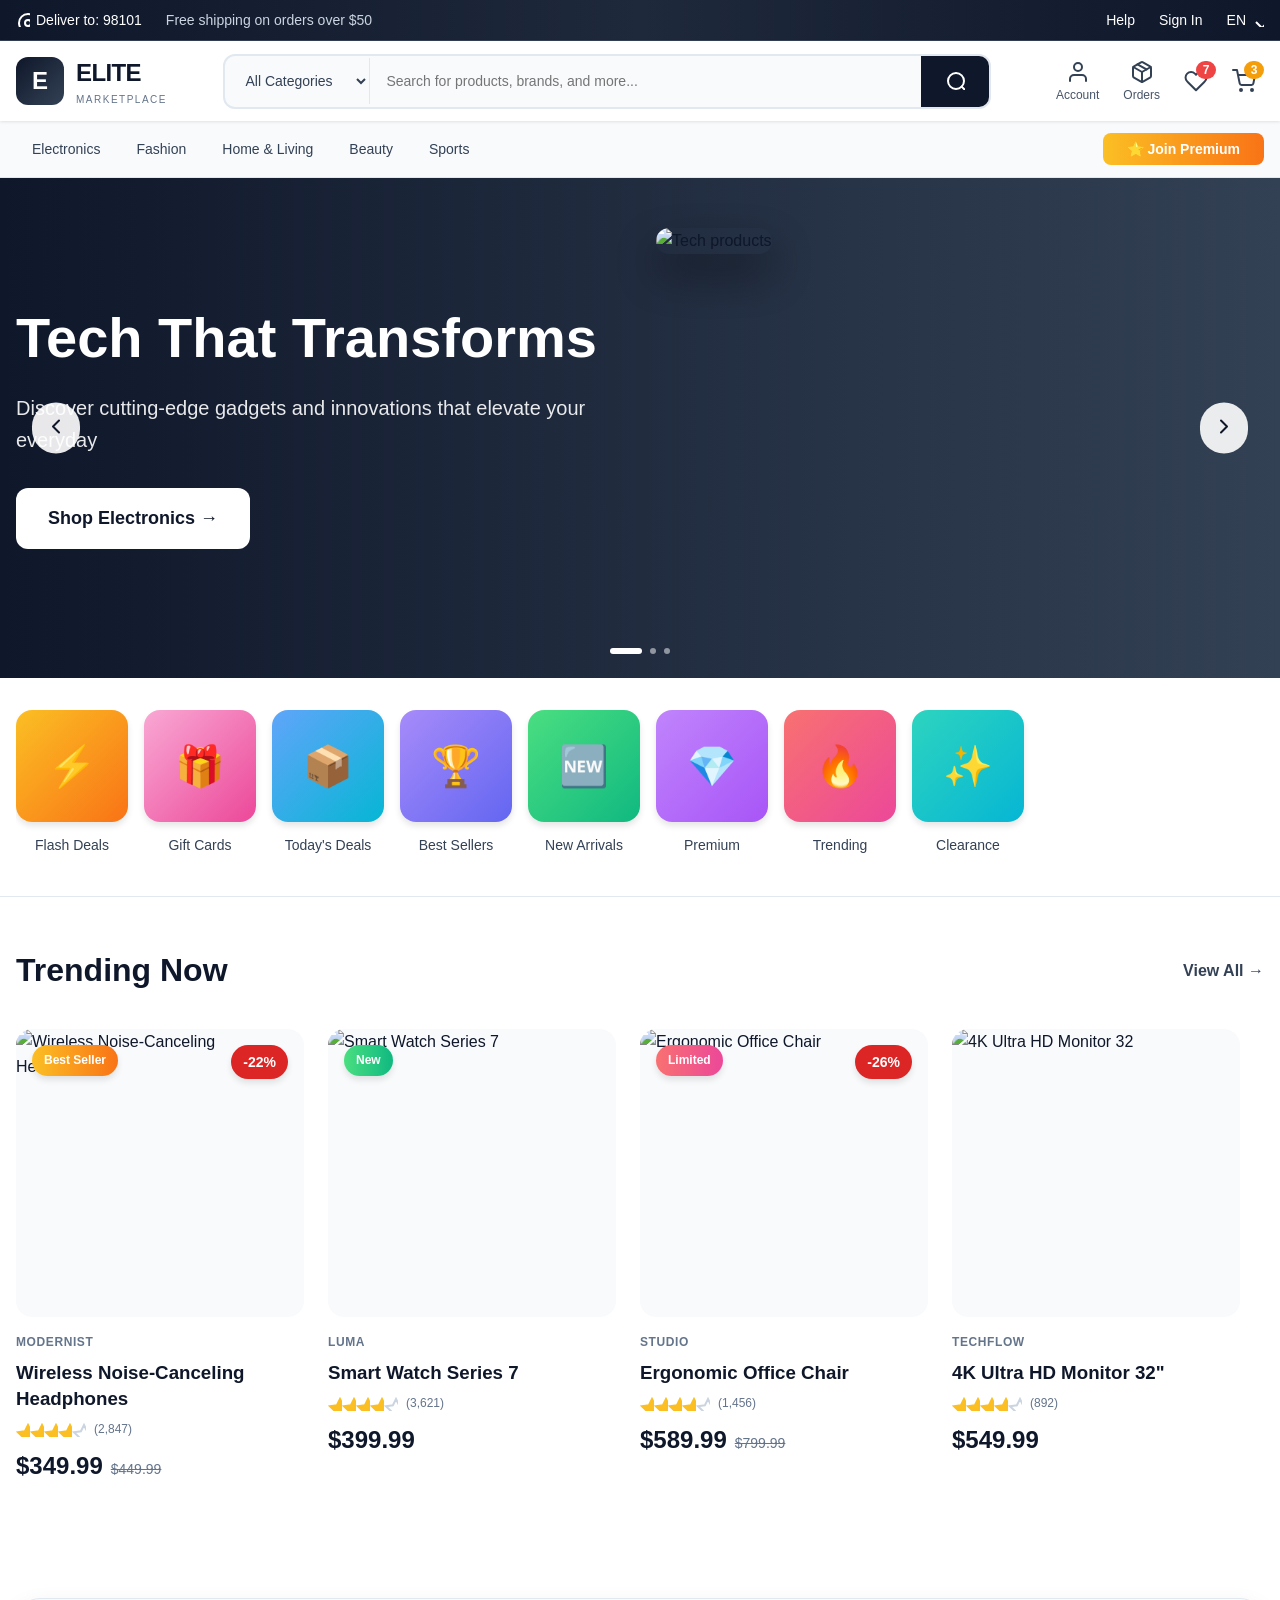
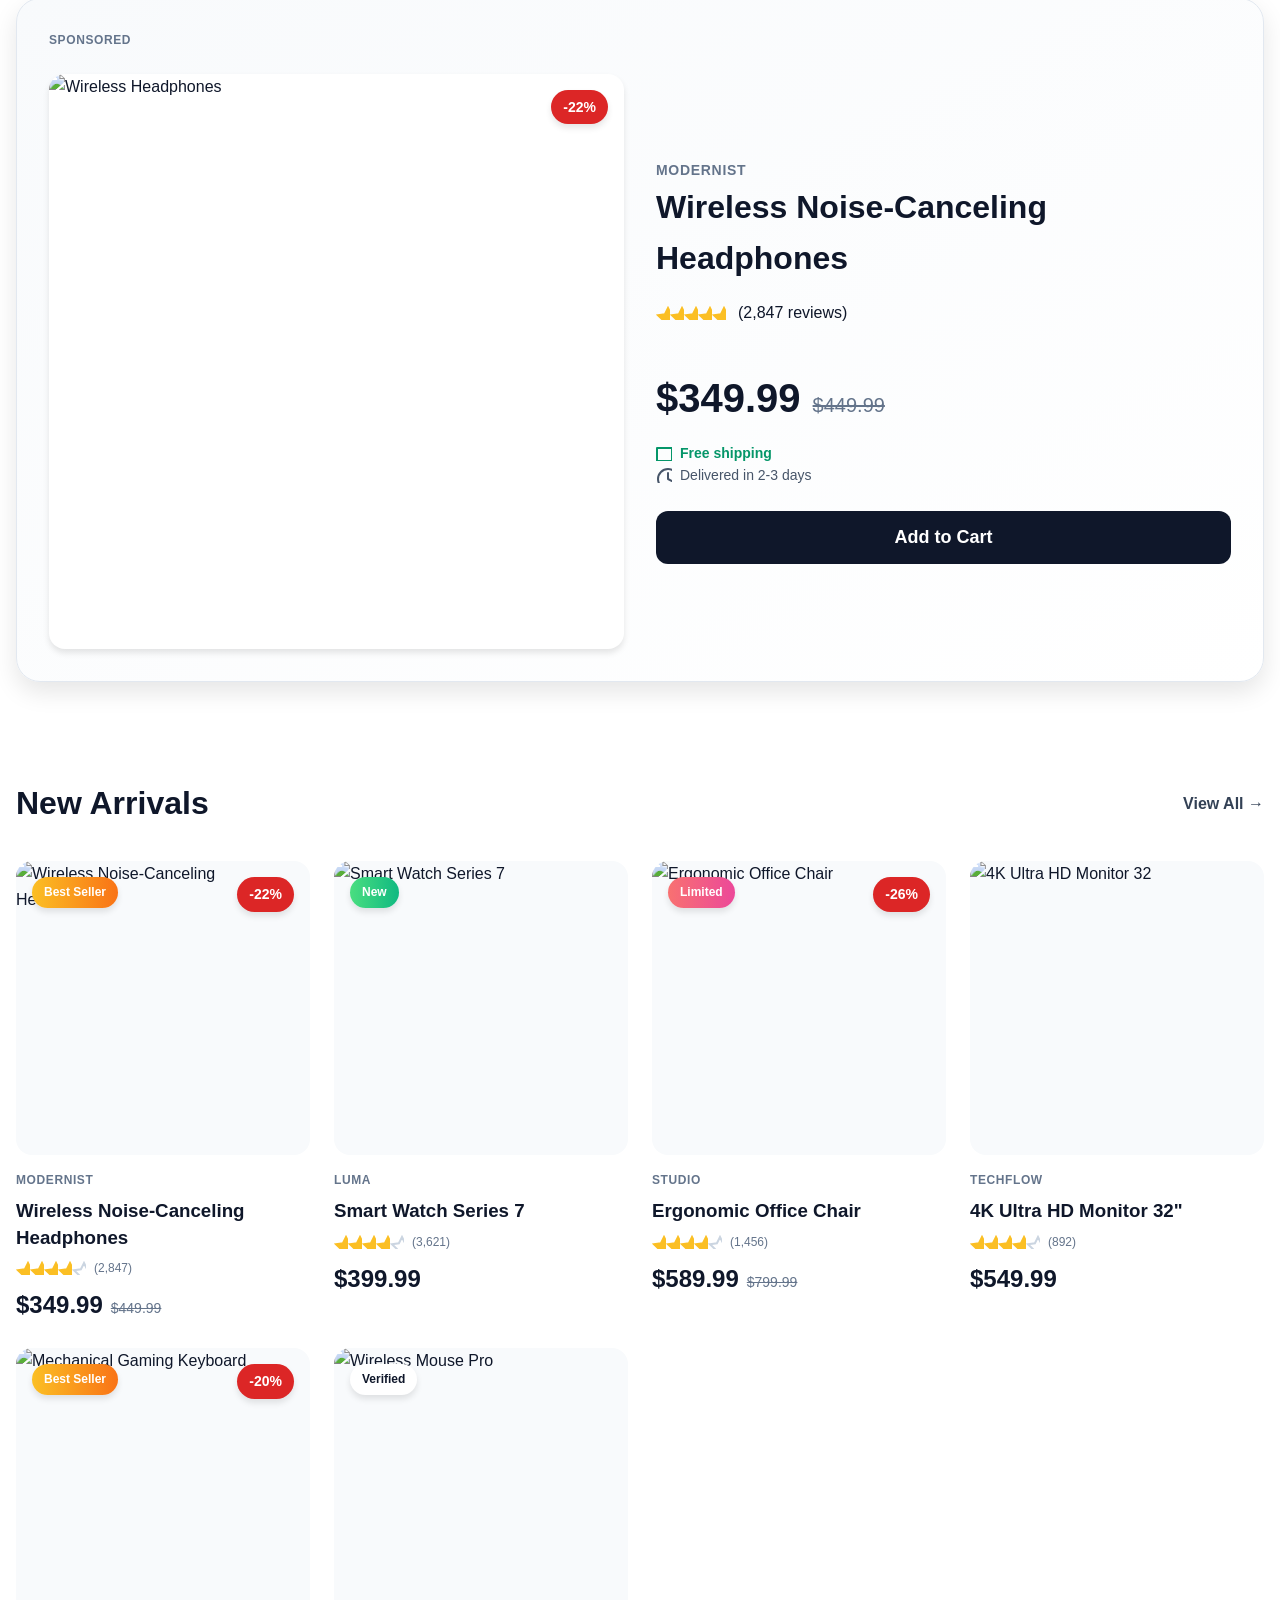
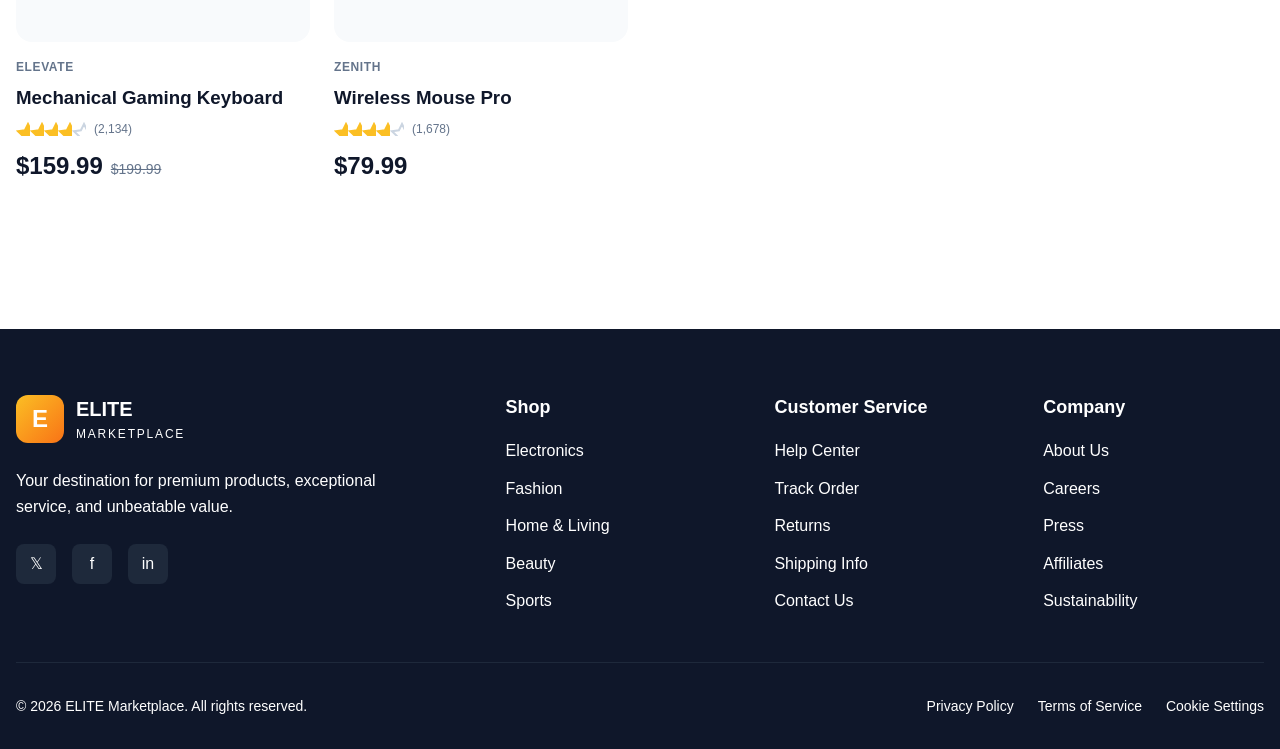
==== commit 15ad0f04: "update product page" ====
--- a/e-commerce/index.html
+++ b/e-commerce/index.html
@@ -1298,32 +1298,33 @@
         ];
 
         // Product card — now an <a> tag linking to product.html
-        function createProductCard(product) {
-            const badgeClass =
-                product.badge === 'New' ? 'badge-new' :
-                product.badge === 'Best Seller' ? 'badge-bestseller' :
-                product.badge === 'Limited' ? 'badge-limited' :
-                'badge-verified';
-
-            const stars = Array(5).fill(0).map((_, i) =>
-                '<svg class="star ' + (i < Math.floor(product.rating) ? 'star-filled' : 'star-empty') + '" fill="none" stroke="currentColor" stroke-width="2"><polygon points="12 2 15.09 8.26 22 9.27 17 14.14 18.18 21.02 12 17.77 5.82 21.02 7 14.14 2 9.27 8.91 8.26 12 2"></polygon></svg>'
-            ).join('');
-
-            return '<a href="product.html?id=' + product.id + '" class="product-card">' +
-                '<div class="product-image-container">' +
-                    '<img src="' + product.image + '" alt="' + product.name + '" class="product-image">' +
-                    (product.badge ? '<div class="product-badge ' + badgeClass + '">' + product.badge + '</div>' : '') +
-                    (product.discount ? '<div class="product-discount">-' + product.discount + '%</div>' : '') +
-                    (!product.discount ? '<button class="wishlist-btn" onclick="event.preventDefault();event.stopPropagation();toggleWishlist(this)"><svg fill="none" stroke="currentColor" stroke-width="2" stroke-linecap="round" stroke-linejoin="round"><path d="M20.84 4.61a5.5 5.5 0 0 0-7.78 0L12 5.67l-1.06-1.06a5.5 5.5 0 0 0-7.78 7.78l1.06 1.06L12 21.23l7.78-7.78 1.06-1.06a5.5 5.5 0 0 0 0-7.78z"></path></svg></button>' : '') +
-                '</div>' +
-                '<div class="product-brand">' + product.brand + '</div>' +
-                '<h3 class="product-name">' + product.name + '</h3>' +
-                '<div class="product-rating"><div class="stars">' + stars + '</div><span class="review-count">(' + product.reviews.toLocaleString() + ')</span></div>' +
-                '<div class="product-price"><span class="current-price">$' + product.price + '</span>' +
-                    (product.originalPrice ? '<span class="original-price">$' + product.originalPrice + '</span>' : '') +
-                '</div>' +
-            '</a>';
-        }
+        /* --- 找到 index-4.html 结尾处的 createProductCard 函数 --- */
+    function createProductCard(product) {
+        const badgeClass =
+            product.badge === 'New' ? 'badge-new' :
+            product.badge === 'Best Seller' ? 'badge-bestseller' :
+            product.badge === 'Limited' ? 'badge-limited' :
+            'badge-verified';
+
+        const stars = Array(5).fill(0).map((_, i) =>
+            '<svg class="star ' + (i < Math.floor(product.rating) ? 'star-filled' : 'star-empty') + '" fill="none" stroke="currentColor" stroke-width="2"><polygon points="12 2 15.09 8.26 22 9.27 17 14.14 18.18 21.02 12 17.77 5.82 21.02 7 14.14 2 9.27 8.91 8.26 12 2"></polygon></svg>'
+        ).join('');
+
+    // 关键修正：确保 href="product.html?id=..."
+        return '<a href="product.html?id=' + product.id + '" class="product-card">' +
+            '<div class="product-image-container">' +
+                '<img src="' + product.image + '" alt="' + product.name + '" class="product-image">' +
+                (product.badge ? '<div class="product-badge ' + badgeClass + '">' + product.badge + '</div>' : '') +
+                (product.discount ? '<div class="product-discount">-' + product.discount + '%</div>' : '') +
+            '</div>' +
+            '<div class="product-brand">' + product.brand + '</div>' +
+            '<h3 class="product-name">' + product.name + '</h3>' +
+            '<div class="product-rating"><div class="stars">' + stars + '</div><span class="review-count">(' + product.reviews.toLocaleString() + ')</span></div>' +
+            '<div class="product-price"><span class="current-price">$' + product.price + '</span>' +
+                (product.originalPrice ? '<span class="original-price">$' + product.originalPrice + '</span>' : '') +
+            '</div>' +
+        '</a>';
+    }
 
         // Render
         document.getElementById('trending-scroll').innerHTML = products.map(createProductCard).join('');
